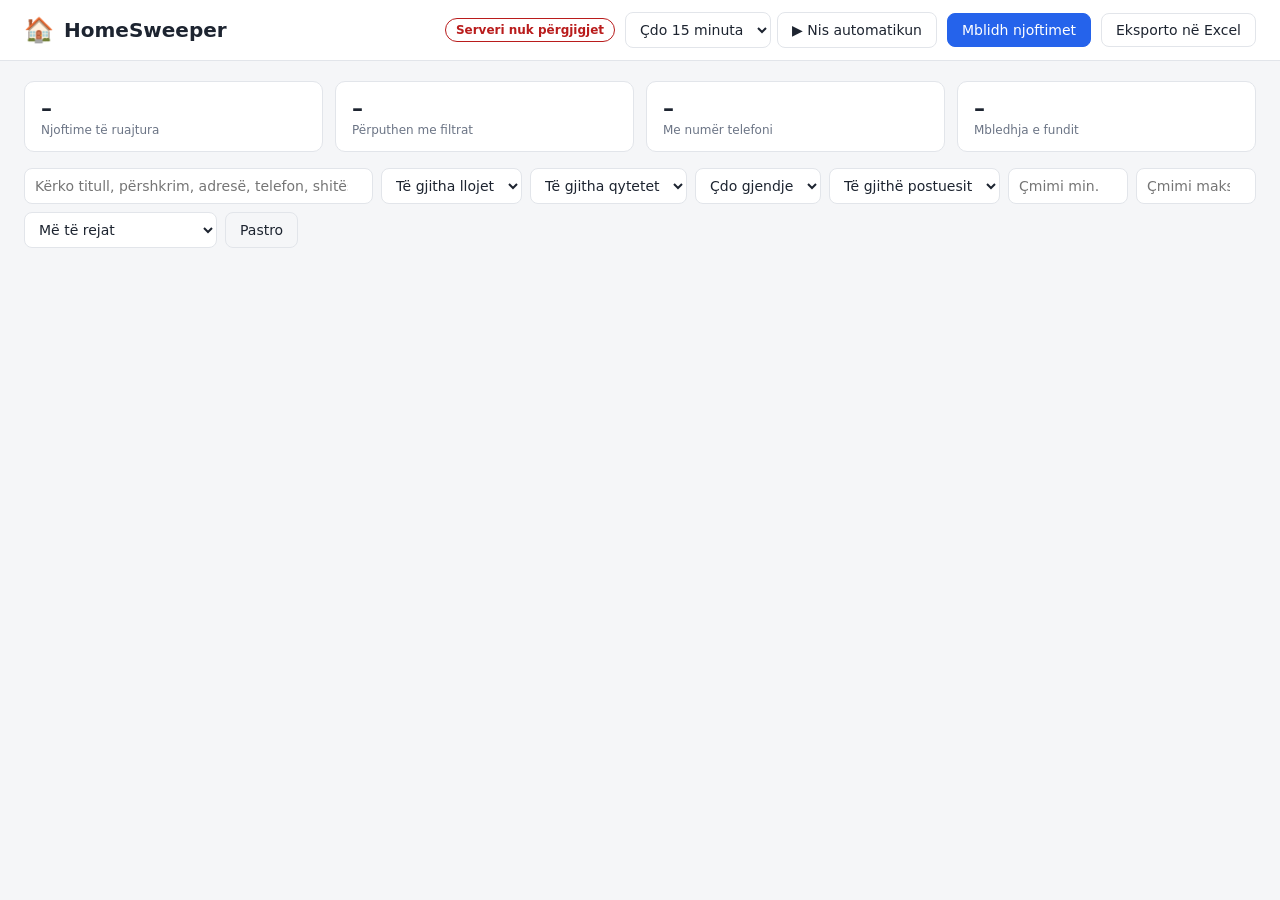
==== UI/index.html @ 749d90a5 "Added automatic scraping in timer still a small system not stress tested" ====
<!doctype html>
<html lang="sq">
<head>
    <meta charset="utf-8">
    <meta name="viewport" content="width=device-width, initial-scale=1">
    <title>HomeSweeper</title>
    <link rel="stylesheet" href="style.css">
</head>
<body>
    <!-- All text the user sees must be in Albanian (see CLAUDE.md) -->
    <header class="topbar">
        <div class="brand">
            <span class="logo">🏠</span>
            <h1>HomeSweeper</h1>
        </div>
        <div class="actions">
            <span id="status" class="status status-idle">Në pritje</span>
            <span id="auto-status" class="status status-auto" hidden></span>
            <!-- Automatic scraping: how often (minutes) + on/off. The options must match AUTO_INTERVALS in Scraper/Server.py -->
            <div class="auto-group">
                <select id="auto-interval" title="Sa shpesh të mblidhen njoftimet automatikisht">
                    <option value="1">Çdo 1 minutë</option>
                    <option value="5">Çdo 5 minuta</option>
                    <option value="10">Çdo 10 minuta</option>
                    <option value="15" selected>Çdo 15 minuta</option>
                    <option value="30">Çdo 30 minuta</option>
                    <option value="60">Çdo 1 orë</option>
                </select>
                <button id="auto-btn" class="btn">▶ Nis automatikun</button>
            </div>
            <button id="scrape-btn" class="btn btn-primary">Mblidh njoftimet</button>
            <a id="export-btn" class="btn" href="/api/export">Eksporto në Excel</a>
        </div>
    </header>

    <main>
        <section class="stats">
            <div class="stat"><span class="stat-value" id="stat-total">–</span><span class="stat-label">Njoftime të ruajtura</span></div>
            <div class="stat"><span class="stat-value" id="stat-shown">–</span><span class="stat-label">Përputhen me filtrat</span></div>
            <div class="stat"><span class="stat-value" id="stat-phone">–</span><span class="stat-label">Me numër telefoni</span></div>
            <div class="stat"><span class="stat-value" id="stat-last">–</span><span class="stat-label">Mbledhja e fundit</span></div>
        </section>

        <section class="filters">
            <input id="f-search" type="search" placeholder="Kërko titull, përshkrim, adresë, telefon, shitës, etiketa…">
            <select id="f-type"></select>
            <select id="f-city"></select>
            <select id="f-condition"></select>
            <select id="f-posted"></select>
            <input id="f-min" type="number" min="0" placeholder="Çmimi min.">
            <input id="f-max" type="number" min="0" placeholder="Çmimi maks.">
            <select id="f-sort" title="Rendit sipas">
                <option value="newest">Më të rejat</option>
                <option value="oldest">Më të vjetrat</option>
                <option value="price-asc">Çmimi: nga më i ulëti</option>
                <option value="price-desc">Çmimi: nga më i larti</option>
                <option value="size-desc">Më të mëdhatë</option>
                <option value="rooms-desc">Më shumë dhoma</option>
                <option value="title">Titulli A → Z</option>
            </select>
            <button id="f-clear" class="btn btn-ghost">Pastro</button>
        </section>

        <section id="cards" class="cards"></section>
        <p id="empty" class="empty" hidden>Ende nuk ka njoftime — shtyp <strong>Mblidh njoftimet</strong> për të marrë të parat.</p>
        <p id="no-match" class="empty" hidden>Asnjë njoftim nuk përputhet me këta filtra.</p>
    </main>

    <!-- One shared popup for every preview: long text, tags, photo gallery and the full listing -->
    <dialog id="preview" class="preview">
        <div class="preview-head">
            <h2 id="preview-title"></h2>
            <button id="preview-close" class="btn btn-ghost" aria-label="Mbyll" title="Mbyll">✕</button>
        </div>
        <div id="preview-body" class="preview-body"></div>
    </dialog>

    <script src="app.js"></script>
</body>
</html>
---- UI/style.css ----
/* Colours live here so the whole look can be changed in one place */
:root {
    --bg: #f5f6f8;
    --surface: #ffffff;
    --box-bg: #f8f9fb;
    --border: #e2e5ea;
    --text: #1d2430;
    --muted: #6b7485;
    --accent: #2563eb;
    --accent-text: #ffffff;
    --chip-bg: #e8efff;
    --ok: #15803d;
    --warn: #b45309;
    --err: #b91c1c;
    --gap: 16px;
}

@media (prefers-color-scheme: dark) {
    :root {
        --bg: #12151b;
        --surface: #1b2029;
        --box-bg: #212734;
        --border: #2c3340;
        --text: #e6e9ef;
        --muted: #8d96a8;
        --accent: #4f8cff;
        --chip-bg: #24314d;
        --ok: #4ade80;
        --warn: #fbbf24;
        --err: #f87171;
    }
}

* { box-sizing: border-box; }

body {
    margin: 0;
    font-family: "Segoe UI", system-ui, -apple-system, sans-serif;
    font-size: 14px;
    background: var(--bg);
    color: var(--text);
}
body.no-scroll { overflow: hidden; } /* Page stays put while a preview is open */

.muted { color: var(--muted); }

/* ---------- Top bar ---------- */
.topbar {
    position: sticky;
    top: 0;
    z-index: 10;
    display: flex;
    flex-wrap: wrap;
    gap: 12px;
    align-items: center;
    justify-content: space-between;
    padding: 12px 24px;
    background: var(--surface);
    border-bottom: 1px solid var(--border);
}
.brand { display: flex; align-items: center; gap: 10px; min-width: 0; }
.brand h1 { margin: 0; font-size: 20px; }
.logo { font-size: 24px; }
.actions { display: flex; flex-wrap: wrap; align-items: center; gap: 10px; }

/* ---------- Buttons ---------- */
.btn {
    display: inline-flex;
    align-items: center;
    gap: 6px;
    padding: 8px 14px;
    border: 1px solid var(--border);
    border-radius: 8px;
    background: var(--surface);
    color: var(--text);
    font: inherit;
    text-decoration: none;
    cursor: pointer;
    white-space: nowrap;
}
.btn:hover { border-color: var(--accent); }
.btn:disabled { opacity: 0.55; cursor: not-allowed; }
.btn-primary { background: var(--accent); border-color: var(--accent); color: var(--accent-text); }
.btn-ghost { background: transparent; }
.btn-small { padding: 5px 10px; font-size: 13px; }

/* ---------- Scrape status pill ---------- */
.status { padding: 4px 10px; border-radius: 999px; font-size: 12px; font-weight: 600; border: 1px solid currentColor; }
.status-idle { color: var(--muted); }
.status-running { color: var(--warn); }
.status-done { color: var(--ok); }
.status-error { color: var(--err); }
.status-auto { color: var(--accent); font-variant-numeric: tabular-nums; } /* Fixed-width digits so the countdown doesn't jiggle */

/* ---------- Automatic scraping controls ---------- */
.auto-group { display: flex; gap: 6px; min-width: 0; }
.auto-group select {
    min-width: 0;
    padding: 8px 10px;
    border: 1px solid var(--border);
    border-radius: 8px;
    background: var(--surface);
    color: var(--text);
    font: inherit;
}
.btn-on { border-color: var(--accent); color: var(--accent); background: var(--chip-bg); }

main { padding: 20px 24px 40px; max-width: 1600px; margin: 0 auto; }

/* ---------- Stat cards ---------- */
.stats { display: flex; flex-wrap: wrap; gap: 12px; margin-bottom: var(--gap); }
.stat {
    flex: 1 1 140px; /* Two per row on phones, four on desktop */
    min-width: 0;
    display: flex;
    flex-direction: column;
    padding: 14px 16px;
    background: var(--surface);
    border: 1px solid var(--border);
    border-radius: 10px;
}
.stat-value { font-size: 22px; font-weight: 700; }
.stat-label { color: var(--muted); font-size: 12px; margin-top: 2px; }

/* ---------- Filters ---------- */
.filters { display: flex; flex-wrap: wrap; gap: 8px; margin-bottom: var(--gap); }
.filters input, .filters select {
    flex: 0 1 auto;
    min-width: 0;
    max-width: 100%;
    padding: 8px 10px;
    border: 1px solid var(--border);
    border-radius: 8px;
    background: var(--surface);
    color: var(--text);
    font: inherit;
}
#f-search { flex: 1 1 260px; }
#f-min, #f-max { width: 120px; }

/* ---------- Listing cards ---------- */
/* Flex grid: each card wants 340px, rows wrap, and the max-widths keep every card in a row the same width */
.cards { display: flex; flex-wrap: wrap; gap: var(--gap); align-items: stretch; }
.card {
    flex: 1 1 340px;
    min-width: 0; /* Lets the card shrink below its content on small screens instead of overflowing */
    max-width: 100%;
    display: flex;
    flex-direction: column;
    background: var(--surface);
    border: 1px solid var(--border);
    border-radius: 12px;
    overflow: hidden;
}
@media (min-width: 760px)  { .card { max-width: calc((100% - var(--gap)) / 2); } }
@media (min-width: 1100px) { .card { max-width: calc((100% - 2 * var(--gap)) / 3); } }
@media (min-width: 1460px) { .card { max-width: calc((100% - 3 * var(--gap)) / 4); } }

.card-photo {
    position: relative;
    flex: 0 0 auto;
    display: flex;
    align-items: center;
    justify-content: center;
    aspect-ratio: 16 / 10;
    background: var(--box-bg);
    color: var(--muted);
    overflow: hidden;
}
.card-photo img { width: 100%; height: 100%; object-fit: cover; display: block; }
.card-photo.clickable { cursor: zoom-in; }
.photo-count {
    position: absolute;
    right: 8px;
    bottom: 8px;
    padding: 3px 8px;
    border-radius: 999px;
    background: rgb(0 0 0 / 0.6);
    color: #fff;
    font-size: 12px;
}

.card-body {
    flex: 1 1 auto;
    min-width: 0;
    display: flex;
    flex-direction: column;
    gap: 10px;
    padding: 14px;
}
.card-head { display: flex; flex-direction: column; gap: 4px; min-width: 0; }
.card-head .box { flex: 0 0 auto; } /* In a column the box's 120px basis would become a height, leaving a gap under short titles */
.card-price { font-size: 18px; font-weight: 700; color: var(--accent); overflow-wrap: anywhere; }

.chips { display: flex; flex-wrap: wrap; gap: 6px; min-width: 0; }
.chip {
    max-width: 100%;
    padding: 3px 9px;
    border-radius: 999px;
    background: var(--chip-bg);
    font-size: 12px;
    overflow: hidden;
    text-overflow: ellipsis;
    white-space: nowrap;
}

.facts { display: flex; flex-wrap: wrap; gap: 8px; min-width: 0; }

/* ---------- Boxes (one per piece of info) ---------- */
.box {
    position: relative;
    flex: 1 1 120px;
    min-width: 0;
    display: flex;
    flex-direction: column;
    gap: 2px;
    padding: 8px 10px;
    border: 1px solid var(--border);
    border-radius: 8px;
    background: var(--box-bg);
}
.box-wide { flex-basis: 100%; }
.box-plain { padding: 0; border: none; background: none; }
.box-label { padding-right: 18px; color: var(--muted); font-size: 11px; text-transform: uppercase; letter-spacing: 0.03em; }
.box-title .box-value { font-size: 16px; font-weight: 600; padding-right: 18px; }

/* Text is cut after --lines lines; anything cut off makes the box clickable (see markOverflow in app.js) */
.clamp {
    display: -webkit-box;
    -webkit-box-orient: vertical;
    -webkit-line-clamp: var(--lines, 1);
    line-clamp: var(--lines, 1);
    overflow: hidden;
    overflow-wrap: anywhere;
}
.clamp-block { max-height: 7.6em; overflow: hidden; display: flex; flex-direction: column; gap: 2px; }

.box.expandable { cursor: pointer; }
.box.expandable:hover, .box.expandable:focus-visible { border-color: var(--accent); outline: none; }
.box.expandable::after {
    content: "⤢";
    position: absolute;
    top: 6px;
    right: 8px;
    color: var(--accent);
    font-size: 13px;
    line-height: 1;
}
.box-plain.expandable::after { top: 2px; right: 0; }

/* Tag rows inside the "All tags" box */
.attr-row { display: flex; gap: 8px; min-width: 0; }
.attr-key { flex: 0 1 auto; max-width: 55%; color: var(--muted); }
.attr-val { flex: 1 1 0; min-width: 0; }
.ellipsis { overflow: hidden; text-overflow: ellipsis; white-space: nowrap; }

.card-footer {
    margin-top: auto; /* Pins the footer to the bottom so cards in a row line up */
    display: flex;
    flex-wrap: wrap;
    gap: 8px;
    align-items: center;
    justify-content: space-between;
    padding-top: 10px;
    border-top: 1px solid var(--border);
}
.card-id { min-width: 0; color: var(--muted); font-size: 12px; overflow: hidden; text-overflow: ellipsis; white-space: nowrap; }
.card-links { display: flex; flex-wrap: wrap; gap: 6px; }

.empty { padding: 40px; text-align: center; color: var(--muted); margin: 0; }

/* ---------- Preview popup ---------- */
.preview {
    width: min(920px, calc(100vw - 32px));
    max-height: calc(100vh - 48px);
    padding: 0;
    border: 1px solid var(--border);
    border-radius: 12px;
    background: var(--surface);
    color: var(--text);
}
.preview[open] { display: flex; flex-direction: column; }
.preview::backdrop { background: rgb(0 0 0 / 0.55); }
.preview-head {
    flex: 0 0 auto;
    display: flex;
    gap: 12px;
    align-items: flex-start;
    justify-content: space-between;
    padding: 14px 16px 14px 20px;
    border-bottom: 1px solid var(--border);
}
.preview-head h2 { flex: 1 1 auto; min-width: 0; margin: 0; font-size: 17px; overflow-wrap: anywhere; }
.preview-body { flex: 1 1 auto; min-height: 0; overflow: auto; padding: 16px 20px 20px; }
.preview-text { white-space: pre-wrap; overflow-wrap: anywhere; line-height: 1.55; }
.preview-section { display: flex; flex-direction: column; gap: 8px; margin-top: 18px; }
.preview-section h3 { margin: 0; font-size: 13px; color: var(--muted); text-transform: uppercase; letter-spacing: 0.03em; }

.preview-attrs { display: flex; flex-direction: column; border: 1px solid var(--border); border-radius: 8px; overflow: hidden; }
.preview-attrs .attr-row { padding: 8px 12px; border-bottom: 1px solid var(--border); }
.preview-attrs .attr-row:last-child { border-bottom: none; }
.preview-attrs .attr-key { flex: 0 0 40%; max-width: 40%; overflow-wrap: anywhere; }
.preview-attrs .attr-val { overflow-wrap: anywhere; }

.detail-rows { display: flex; flex-wrap: wrap; gap: 8px; }
.detail-rows .box { flex: 1 1 200px; }
.detail-rows .box-value { overflow-wrap: anywhere; }

/* Photo gallery */
.gallery { display: flex; flex-direction: column; gap: 10px; }
.gallery-stage {
    position: relative;
    display: flex;
    align-items: center;
    justify-content: center;
    min-height: 220px;
    background: #000;
    border-radius: 8px;
    overflow: hidden;
}
.gallery-main { max-width: 100%; max-height: 62vh; object-fit: contain; display: block; }
.gallery-nav {
    position: absolute;
    top: 50%;
    transform: translateY(-50%);
    width: 40px;
    height: 40px;
    border: none;
    border-radius: 50%;
    background: rgb(0 0 0 / 0.55);
    color: #fff;
    font-size: 20px;
    cursor: pointer;
}
.gallery-nav:hover { background: rgb(0 0 0 / 0.8); }
.gallery-prev { left: 10px; }
.gallery-next { right: 10px; }
.gallery-counter { text-align: center; color: var(--muted); font-size: 12px; }
.thumbs { display: flex; gap: 6px; overflow-x: auto; padding-bottom: 4px; }
.thumbs img {
    flex: 0 0 auto;
    width: 76px;
    height: 56px;
    object-fit: cover;
    border: 2px solid transparent;
    border-radius: 6px;
    cursor: pointer;
    background: var(--box-bg);
}
.thumbs img.active, .thumbs img:hover { border-color: var(--accent); }

@media (max-width: 700px) {
    .topbar, main { padding-left: 16px; padding-right: 16px; }
    .preview-body { padding: 14px 16px 18px; }
}
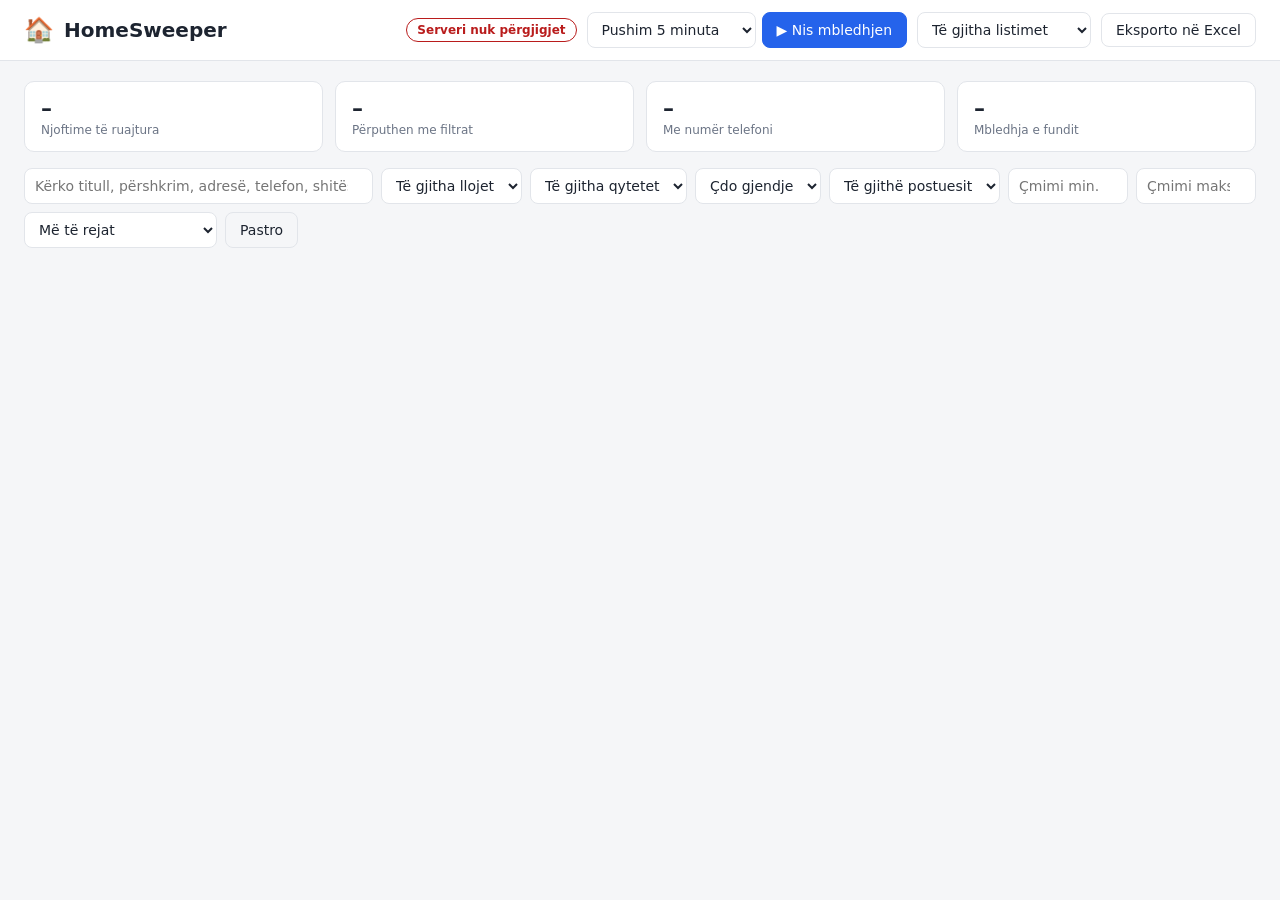
==== commit b16240bb: "Added scraping for gazeta celesi and introduced turn based scraping for each site still in testing s" ====
--- a/UI/index.html
+++ b/UI/index.html
@@ -16,19 +16,23 @@
         <div class="actions">
             <span id="status" class="status status-idle">Në pritje</span>
             <span id="auto-status" class="status status-auto" hidden></span>
-            <!-- Automatic scraping: how often (minutes) + on/off. The options must match AUTO_INTERVALS in Scraper/Server.py -->
+            <!-- Continuous scraping: the break between turns (minutes) + play/pause. The options must match AUTO_INTERVALS in Scraper/Server.py -->
             <div class="auto-group">
-                <select id="auto-interval" title="Sa shpesh të mblidhen njoftimet automatikisht">
-                    <option value="1">Çdo 1 minutë</option>
-                    <option value="5">Çdo 5 minuta</option>
-                    <option value="10">Çdo 10 minuta</option>
-                    <option value="15" selected>Çdo 15 minuta</option>
-                    <option value="30">Çdo 30 minuta</option>
-                    <option value="60">Çdo 1 orë</option>
+                <select id="auto-interval" title="Sa pushim bën mbledhja mes raundeve" aria-label="Pushimi mes raundeve">
+                    <option value="1">Pushim 1 minutë</option>
+                    <option value="5" selected>Pushim 5 minuta</option>
+                    <option value="10">Pushim 10 minuta</option>
+                    <option value="15">Pushim 15 minuta</option>
+                    <option value="30">Pushim 30 minuta</option>
+                    <option value="60">Pushim 1 orë</option>
                 </select>
-                <button id="auto-btn" class="btn">▶ Nis automatikun</button>
+                <button id="scrape-btn" class="btn btn-primary" title="Mbledhja vazhdon raund pas raundi derisa ta ndalosh">▶ Nis mbledhjen</button>
             </div>
-            <button id="scrape-btn" class="btn btn-primary">Mblidh njoftimet</button>
+            <!-- Scrape preference, sent to POST /api/preferences and applied from the next turn -->
+            <select id="pref-agency" class="top-select" title="Preferenca e mbledhjes, zbatohet në mbledhjen e radhës" aria-label="Preferenca e mbledhjes">
+                <option value="all">Të gjitha listimet</option>
+                <option value="no-agency">Jo Listime Agjensie</option>
+            </select>
             <a id="export-btn" class="btn" href="/api/export">Eksporto në Excel</a>
         </div>
     </header>
@@ -62,7 +66,7 @@
         </section>
 
         <section id="cards" class="cards"></section>
-        <p id="empty" class="empty" hidden>Ende nuk ka njoftime — shtyp <strong>Mblidh njoftimet</strong> për të marrë të parat.</p>
+        <p id="empty" class="empty" hidden>Ende nuk ka njoftime — shtyp <strong>▶ Nis mbledhjen</strong> për të marrë të parat.</p>
         <p id="no-match" class="empty" hidden>Asnjë njoftim nuk përputhet me këta filtra.</p>
     </main>
 
--- a/UI/style.css
+++ b/UI/style.css
@@ -94,7 +94,10 @@
 
 /* ---------- Automatic scraping controls ---------- */
 .auto-group { display: flex; gap: 6px; min-width: 0; }
-.auto-group select {
+.btn-on { border-color: var(--accent); color: var(--accent); background: var(--chip-bg); }
+
+/* Top bar dropdowns (auto interval + the "Jo Listime Agjensie" preference), same look as the filter dropdowns */
+.auto-group select, .top-select {
     min-width: 0;
     padding: 8px 10px;
     border: 1px solid var(--border);
@@ -103,7 +106,8 @@
     color: var(--text);
     font: inherit;
 }
-.btn-on { border-color: var(--accent); color: var(--accent); background: var(--chip-bg); }
+.top-select:disabled { opacity: 0.55; }
+.top-select.pref-on { border-color: var(--accent); color: var(--accent); background: var(--chip-bg); } /* Filter on: same blue as .btn-on */
 
 main { padding: 20px 24px 40px; max-width: 1600px; margin: 0 auto; }
 
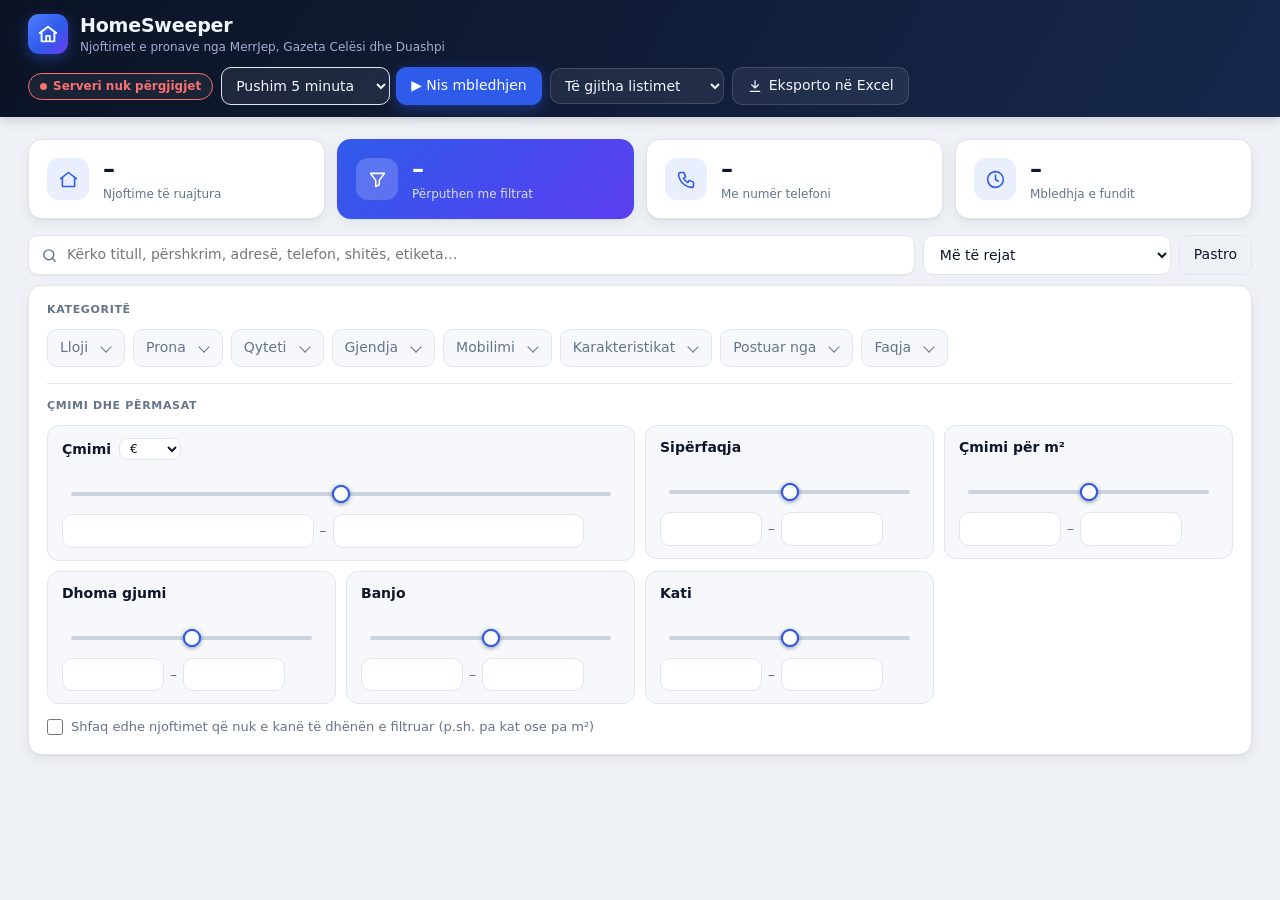
==== commit e0140d7b: "Dashboard filters and redesign - Multi-select filters: Lloji, Prona, Qyteti, Gjendja, Mobilimi, Kara" ====
--- a/UI/index.html
+++ b/UI/index.html
@@ -10,8 +10,13 @@
     <!-- All text the user sees must be in Albanian (see CLAUDE.md) -->
     <header class="topbar">
         <div class="brand">
-            <span class="logo">🏠</span>
-            <h1>HomeSweeper</h1>
+            <span class="logo" aria-hidden="true">
+                <svg viewBox="0 0 24 24"><path d="M3 11l9-7 9 7M5 10v10h14V10M10 20v-6h4v6"/></svg>
+            </span>
+            <div class="brand-text">
+                <h1>HomeSweeper</h1>
+                <span class="brand-sub">Njoftimet e pronave nga MerrJep, Gazeta Celësi dhe Duashpi</span>
+            </div>
         </div>
         <div class="actions">
             <span id="status" class="status status-idle">Në pritje</span>
@@ -33,36 +38,64 @@
                 <option value="all">Të gjitha listimet</option>
                 <option value="no-agency">Jo Listime Agjensie</option>
             </select>
-            <a id="export-btn" class="btn" href="/api/export">Eksporto në Excel</a>
+            <a id="export-btn" class="btn" href="/api/export">
+                <svg class="icon" viewBox="0 0 24 24" aria-hidden="true"><path d="M12 4v11M7 10l5 5 5-5M5 20h14"/></svg>
+                Eksporto në Excel
+            </a>
         </div>
     </header>
 
     <main>
         <section class="stats">
-            <div class="stat"><span class="stat-value" id="stat-total">–</span><span class="stat-label">Njoftime të ruajtura</span></div>
-            <div class="stat"><span class="stat-value" id="stat-shown">–</span><span class="stat-label">Përputhen me filtrat</span></div>
-            <div class="stat"><span class="stat-value" id="stat-phone">–</span><span class="stat-label">Me numër telefoni</span></div>
-            <div class="stat"><span class="stat-value" id="stat-last">–</span><span class="stat-label">Mbledhja e fundit</span></div>
+            <div class="stat">
+                <span class="stat-icon" aria-hidden="true"><svg class="icon" viewBox="0 0 24 24"><path d="M3 11l9-7 9 7M5 10v10h14V10"/></svg></span>
+                <div class="stat-text"><span class="stat-value" id="stat-total">–</span><span class="stat-label">Njoftime të ruajtura</span></div>
+            </div>
+            <div class="stat stat-accent">
+                <span class="stat-icon" aria-hidden="true"><svg class="icon" viewBox="0 0 24 24"><path d="M4 5h16l-6 8v5l-4 2v-7z"/></svg></span>
+                <div class="stat-text"><span class="stat-value" id="stat-shown">–</span><span class="stat-label">Përputhen me filtrat</span></div>
+            </div>
+            <div class="stat">
+                <span class="stat-icon" aria-hidden="true"><svg class="icon" viewBox="0 0 24 24"><path d="M5 4h4l2 5-2.5 1.5a11 11 0 0 0 5 5L15 13l5 2v4a2 2 0 0 1-2 2A16 16 0 0 1 3 6a2 2 0 0 1 2-2"/></svg></span>
+                <div class="stat-text"><span class="stat-value" id="stat-phone">–</span><span class="stat-label">Me numër telefoni</span></div>
+            </div>
+            <div class="stat">
+                <span class="stat-icon" aria-hidden="true"><svg class="icon" viewBox="0 0 24 24"><path d="M12 3a9 9 0 1 0 0 18 9 9 0 0 0 0-18zM12 7v5l3 2"/></svg></span>
+                <div class="stat-text"><span class="stat-value" id="stat-last">–</span><span class="stat-label">Mbledhja e fundit</span></div>
+            </div>
         </section>
 
+        <!-- Filters: multi-selects and range sliders are built by app.js from FACETS and RANGES -->
         <section class="filters">
-            <input id="f-search" type="search" placeholder="Kërko titull, përshkrim, adresë, telefon, shitës, etiketa…">
-            <select id="f-type"></select>
-            <select id="f-city"></select>
-            <select id="f-condition"></select>
-            <select id="f-posted"></select>
-            <input id="f-min" type="number" min="0" placeholder="Çmimi min.">
-            <input id="f-max" type="number" min="0" placeholder="Çmimi maks.">
-            <select id="f-sort" title="Rendit sipas">
-                <option value="newest">Më të rejat</option>
-                <option value="oldest">Më të vjetrat</option>
-                <option value="price-asc">Çmimi: nga më i ulëti</option>
-                <option value="price-desc">Çmimi: nga më i larti</option>
-                <option value="size-desc">Më të mëdhatë</option>
-                <option value="rooms-desc">Më shumë dhoma</option>
-                <option value="title">Titulli A → Z</option>
-            </select>
-            <button id="f-clear" class="btn btn-ghost">Pastro</button>
+            <div class="filters-top">
+                <input id="f-search" type="search" placeholder="Kërko titull, përshkrim, adresë, telefon, shitës, etiketa…" aria-label="Kërko">
+                <select id="f-sort" title="Rendit sipas" aria-label="Rendit sipas">
+                    <option value="newest">Më të rejat</option>
+                    <option value="oldest">Më të vjetrat</option>
+                    <option value="price-asc">Çmimi: nga më i ulëti</option>
+                    <option value="price-desc">Çmimi: nga më i larti</option>
+                    <option value="perm2-asc">Çmimi për m²: nga më i ulëti</option>
+                    <option value="size-desc">Më të mëdhatë</option>
+                    <option value="rooms-desc">Më shumë dhoma</option>
+                    <option value="title">Titulli A → Z</option>
+                </select>
+                <button id="filters-toggle" class="btn filters-toggle" aria-expanded="false" aria-controls="filters-panel">
+                    <svg class="icon" viewBox="0 0 24 24" aria-hidden="true"><path d="M4 6h16M7 12h10M10 18h4"/></svg>
+                    Filtrat <span id="filters-count" class="badge"></span>
+                </button>
+                <button id="f-clear" class="btn btn-ghost">Pastro</button>
+            </div>
+            <div id="filters-panel" class="filters-panel">
+                <h2 class="panel-title">Kategoritë</h2>
+                <div id="facets" class="facets"></div>
+                <h2 class="panel-title">Çmimi dhe përmasat</h2>
+                <div id="ranges" class="ranges"></div>
+                <label class="check" title="Jo çdo faqe ka çdo të dhënë (p.sh. MerrJep rrallë jep katin). Kur kjo është e ndezur, njoftimet pa të dhënën e filtruar nuk fshihen.">
+                    <input id="f-missing" type="checkbox">
+                    Shfaq edhe njoftimet që nuk e kanë të dhënën e filtruar (p.sh. pa kat ose pa m²)
+                </label>
+            </div>
+            <div id="active-filters" class="active-filters" hidden></div>
         </section>
 
         <section id="cards" class="cards"></section>
--- a/UI/style.css
+++ b/UI/style.css
@@ -1,150 +1,490 @@
 /* Colours live here so the whole look can be changed in one place */
 :root {
-    --bg: #f5f6f8;
+    --bg: #eef1f6;
     --surface: #ffffff;
-    --box-bg: #f8f9fb;
-    --border: #e2e5ea;
-    --text: #1d2430;
-    --muted: #6b7485;
-    --accent: #2563eb;
+    --box-bg: #f6f8fb;
+    --border: #e1e6ee;
+    --border-strong: #cbd3df;
+    --text: #0f172a;
+    --muted: #64748b;
+    --accent: #2f5bea;
+    --accent-strong: #1e44c7;
     --accent-text: #ffffff;
-    --chip-bg: #e8efff;
+    --chip-bg: #e9efff;
+    --sale: #0f766e;
+    --rent: #7c3aed;
+    --call: #059669;
     --ok: #15803d;
     --warn: #b45309;
     --err: #b91c1c;
+    --header-from: #0b1324;
+    --header-to: #17284d;
+    --header-text: #f1f5ff;
+    --header-muted: #9fb0d3;
+    --header-line: rgb(255 255 255 / 0.14);
+    --shadow-sm: 0 1px 2px rgb(15 23 42 / 0.06);
+    --shadow: 0 1px 2px rgb(15 23 42 / 0.05), 0 4px 14px rgb(15 23 42 / 0.06);
+    --shadow-lg: 0 6px 16px rgb(15 23 42 / 0.08), 0 18px 40px rgb(15 23 42 / 0.10);
+    --radius: 14px;
     --gap: 16px;
 }
 
 @media (prefers-color-scheme: dark) {
     :root {
-        --bg: #12151b;
-        --surface: #1b2029;
-        --box-bg: #212734;
-        --border: #2c3340;
-        --text: #e6e9ef;
-        --muted: #8d96a8;
-        --accent: #4f8cff;
-        --chip-bg: #24314d;
+        --bg: #0c1018;
+        --surface: #151b26;
+        --box-bg: #1b2230;
+        --border: #263043;
+        --border-strong: #34405a;
+        --text: #e7ebf3;
+        --muted: #8e99ae;
+        --accent: #5b8cff;
+        --accent-strong: #7aa2ff;
+        --chip-bg: #1f2c4a;
+        --sale: #2dd4bf;
+        --rent: #a78bfa;
+        --call: #34d399;
         --ok: #4ade80;
         --warn: #fbbf24;
         --err: #f87171;
+        --header-from: #080b12;
+        --header-to: #111a30;
+        --shadow-sm: none;
+        --shadow: 0 1px 0 rgb(255 255 255 / 0.02);
+        --shadow-lg: 0 10px 30px rgb(0 0 0 / 0.45);
     }
 }
 
 * { box-sizing: border-box; }
+[hidden] { display: none !important; } /* Classes like .status set display, which would otherwise beat the hidden attribute */
 
 body {
     margin: 0;
-    font-family: "Segoe UI", system-ui, -apple-system, sans-serif;
+    font-family: "Segoe UI Variable Text", "Segoe UI", system-ui, -apple-system, "Helvetica Neue", sans-serif;
     font-size: 14px;
+    line-height: 1.4;
     background: var(--bg);
     color: var(--text);
+    -webkit-font-smoothing: antialiased;
 }
 body.no-scroll { overflow: hidden; } /* Page stays put while a preview is open */
 
 .muted { color: var(--muted); }
+
+.icon {
+    width: 1.15em;
+    height: 1.15em;
+    flex: 0 0 auto;
+    fill: none;
+    stroke: currentColor;
+    stroke-width: 1.8;
+    stroke-linecap: round;
+    stroke-linejoin: round;
+}
 
 /* ---------- Top bar ---------- */
 .topbar {
     position: sticky;
     top: 0;
-    z-index: 10;
+    z-index: 30;
     display: flex;
     flex-wrap: wrap;
-    gap: 12px;
+    gap: 12px 20px;
     align-items: center;
     justify-content: space-between;
-    padding: 12px 24px;
-    background: var(--surface);
-    border-bottom: 1px solid var(--border);
-}
-.brand { display: flex; align-items: center; gap: 10px; min-width: 0; }
-.brand h1 { margin: 0; font-size: 20px; }
-.logo { font-size: 24px; }
-.actions { display: flex; flex-wrap: wrap; align-items: center; gap: 10px; }
+    padding: 12px 28px;
+    background: linear-gradient(120deg, var(--header-from), var(--header-to));
+    color: var(--header-text);
+    box-shadow: 0 2px 12px rgb(0 0 0 / 0.18);
+}
+.brand { display: flex; align-items: center; gap: 12px; min-width: 0; }
+.logo {
+    flex: 0 0 auto;
+    display: grid;
+    place-items: center;
+    width: 40px;
+    height: 40px;
+    border-radius: 11px;
+    background: linear-gradient(135deg, #4f7dff, #2f5bea 55%, #6a3df0);
+    box-shadow: 0 4px 14px rgb(47 91 234 / 0.45);
+}
+.logo svg { width: 22px; height: 22px; fill: none; stroke: #fff; stroke-width: 2; stroke-linecap: round; stroke-linejoin: round; }
+.brand-text { display: flex; flex-direction: column; min-width: 0; }
+.brand h1 { margin: 0; font-size: 19px; font-weight: 700; letter-spacing: -0.01em; }
+.brand-sub { color: var(--header-muted); font-size: 12px; overflow: hidden; text-overflow: ellipsis; white-space: nowrap; }
+.actions { display: flex; flex-wrap: wrap; align-items: center; gap: 8px; min-width: 0; }
 
 /* ---------- Buttons ---------- */
 .btn {
     display: inline-flex;
     align-items: center;
+    justify-content: center;
     gap: 6px;
     padding: 8px 14px;
     border: 1px solid var(--border);
-    border-radius: 8px;
+    border-radius: 10px;
     background: var(--surface);
     color: var(--text);
     font: inherit;
+    font-weight: 500;
     text-decoration: none;
     cursor: pointer;
     white-space: nowrap;
+    transition: border-color 0.15s, background-color 0.15s, color 0.15s, box-shadow 0.15s;
 }
 .btn:hover { border-color: var(--accent); }
+.btn:focus-visible { outline: 2px solid var(--accent); outline-offset: 2px; }
 .btn:disabled { opacity: 0.55; cursor: not-allowed; }
 .btn-primary { background: var(--accent); border-color: var(--accent); color: var(--accent-text); }
+.btn-primary:hover { background: var(--accent-strong); border-color: var(--accent-strong); }
 .btn-ghost { background: transparent; }
-.btn-small { padding: 5px 10px; font-size: 13px; }
+.btn-small { padding: 6px 10px; font-size: 13px; border-radius: 9px; }
+.btn-call { border-color: var(--call); color: var(--call); }
+.btn-call:hover { background: var(--call); border-color: var(--call); color: #fff; }
+
+/* Header controls sit on the dark gradient */
+.topbar .btn, .topbar select {
+    border-color: var(--header-line);
+    background: rgb(255 255 255 / 0.07);
+    color: var(--header-text);
+}
+.topbar .btn:hover, .topbar select:hover { border-color: rgb(255 255 255 / 0.4); background: rgb(255 255 255 / 0.12); }
+.topbar .btn-primary { background: var(--accent); border-color: var(--accent); color: #fff; box-shadow: 0 4px 14px rgb(47 91 234 / 0.4); }
+.topbar .btn-primary:hover { background: var(--accent-strong); border-color: var(--accent-strong); }
+.topbar .btn-on { background: rgb(91 140 255 / 0.2); border-color: #7aa2ff; color: #fff; box-shadow: none; }
+.topbar select option { color: #0f172a; background: #fff; }
 
 /* ---------- Scrape status pill ---------- */
-.status { padding: 4px 10px; border-radius: 999px; font-size: 12px; font-weight: 600; border: 1px solid currentColor; }
-.status-idle { color: var(--muted); }
-.status-running { color: var(--warn); }
-.status-done { color: var(--ok); }
-.status-error { color: var(--err); }
-.status-auto { color: var(--accent); font-variant-numeric: tabular-nums; } /* Fixed-width digits so the countdown doesn't jiggle */
+.status {
+    display: inline-flex;
+    align-items: center;
+    gap: 6px;
+    padding: 4px 11px;
+    border-radius: 999px;
+    font-size: 12px;
+    font-weight: 600;
+    border: 1px solid currentColor;
+    background: rgb(255 255 255 / 0.06);
+}
+.status::before { content: ""; width: 7px; height: 7px; border-radius: 50%; background: currentColor; }
+.status-idle { color: var(--header-muted); }
+.status-running { color: #fbbf24; }
+.status-running::before { animation: pulse 1.2s ease-in-out infinite; }
+.status-done { color: #4ade80; }
+.status-error { color: #f87171; }
+.status-auto { color: #9db8ff; font-variant-numeric: tabular-nums; } /* Fixed-width digits so the countdown doesn't jiggle */
+.status-auto::before { display: none; }
+@keyframes pulse { 50% { opacity: 0.25; } }
+@media (prefers-reduced-motion: reduce) { .status-running::before { animation: none; } }
 
 /* ---------- Automatic scraping controls ---------- */
 .auto-group { display: flex; gap: 6px; min-width: 0; }
 .btn-on { border-color: var(--accent); color: var(--accent); background: var(--chip-bg); }
 
-/* Top bar dropdowns (auto interval + the "Jo Listime Agjensie" preference), same look as the filter dropdowns */
+/* Top bar dropdowns (auto interval + the "Jo Listime Agjensie" preference) */
 .auto-group select, .top-select {
     min-width: 0;
     padding: 8px 10px;
     border: 1px solid var(--border);
-    border-radius: 8px;
-    background: var(--surface);
-    color: var(--text);
+    border-radius: 10px;
     font: inherit;
+    cursor: pointer;
 }
 .top-select:disabled { opacity: 0.55; }
-.top-select.pref-on { border-color: var(--accent); color: var(--accent); background: var(--chip-bg); } /* Filter on: same blue as .btn-on */
-
-main { padding: 20px 24px 40px; max-width: 1600px; margin: 0 auto; }
+.topbar .top-select.pref-on { border-color: #7aa2ff; background: rgb(91 140 255 / 0.2); color: #fff; } /* Filter on */
+
+main { padding: 22px 28px 48px; max-width: 1640px; margin: 0 auto; }
 
 /* ---------- Stat cards ---------- */
 .stats { display: flex; flex-wrap: wrap; gap: 12px; margin-bottom: var(--gap); }
 .stat {
-    flex: 1 1 140px; /* Two per row on phones, four on desktop */
+    flex: 1 1 200px; /* Two per row on phones, four on desktop */
     min-width: 0;
     display: flex;
-    flex-direction: column;
-    padding: 14px 16px;
-    background: var(--surface);
-    border: 1px solid var(--border);
-    border-radius: 10px;
-}
-.stat-value { font-size: 22px; font-weight: 700; }
+    align-items: center;
+    gap: 14px;
+    padding: 16px 18px;
+    background: var(--surface);
+    border: 1px solid var(--border);
+    border-radius: var(--radius);
+    box-shadow: var(--shadow);
+}
+.stat-icon {
+    flex: 0 0 auto;
+    display: grid;
+    place-items: center;
+    width: 42px;
+    height: 42px;
+    border-radius: 12px;
+    background: var(--chip-bg);
+    color: var(--accent);
+}
+.stat-icon .icon { width: 21px; height: 21px; }
+.stat-accent { background: linear-gradient(135deg, var(--accent), #5b3df0); border-color: transparent; color: #fff; }
+.stat-accent .stat-icon { background: rgb(255 255 255 / 0.18); color: #fff; }
+.stat-accent .stat-label { color: rgb(255 255 255 / 0.8); }
+.stat-text { display: flex; flex-direction: column; min-width: 0; }
+.stat-value { font-size: 24px; font-weight: 700; letter-spacing: -0.02em; font-variant-numeric: tabular-nums; line-height: 1.15; }
 .stat-label { color: var(--muted); font-size: 12px; margin-top: 2px; }
 
 /* ---------- Filters ---------- */
-.filters { display: flex; flex-wrap: wrap; gap: 8px; margin-bottom: var(--gap); }
-.filters input, .filters select {
+.filters { display: flex; flex-direction: column; gap: 10px; margin-bottom: 20px; min-width: 0; }
+.filters-top { display: flex; flex-wrap: wrap; gap: 8px; min-width: 0; }
+.filters-top input, .filters-top select, .range-num, .range-currency {
     flex: 0 1 auto;
     min-width: 0;
     max-width: 100%;
-    padding: 8px 10px;
-    border: 1px solid var(--border);
-    border-radius: 8px;
+    padding: 9px 12px;
+    border: 1px solid var(--border);
+    border-radius: 10px;
     background: var(--surface);
     color: var(--text);
     font: inherit;
-}
-#f-search { flex: 1 1 260px; }
-#f-min, #f-max { width: 120px; }
+    transition: border-color 0.15s, box-shadow 0.15s;
+}
+.filters-top input:focus, .filters-top select:focus, .range-num:focus, .range-currency:focus {
+    outline: none;
+    border-color: var(--accent);
+    box-shadow: 0 0 0 3px var(--chip-bg);
+}
+#f-search {
+    flex: 1 1 260px;
+    padding-left: 38px;
+    box-shadow: var(--shadow-sm);
+    /* Magnifier drawn in CSS so the input needs no wrapper */
+    background: var(--surface) url("data:image/svg+xml,%3Csvg xmlns='http://www.w3.org/2000/svg' viewBox='0 0 24 24' fill='none' stroke='%2364748b' stroke-width='2' stroke-linecap='round'%3E%3Ccircle cx='11' cy='11' r='7'/%3E%3Cpath d='M20 20l-4-4'/%3E%3C/svg%3E") no-repeat 12px center / 17px;
+}
+
+.filters-toggle { display: none; } /* Only on phones, see the media query at the bottom */
+.badge:not(:empty) {
+    min-width: 20px;
+    padding: 1px 6px;
+    border-radius: 999px;
+    background: var(--accent);
+    color: var(--accent-text);
+    font-size: 12px;
+    text-align: center;
+}
+
+.filters-panel {
+    display: flex;
+    flex-direction: column;
+    gap: 12px;
+    min-width: 0;
+    padding: 16px 18px 18px;
+    background: var(--surface);
+    border: 1px solid var(--border);
+    border-radius: var(--radius);
+    box-shadow: var(--shadow);
+}
+.panel-title {
+    margin: 0;
+    color: var(--muted);
+    font-size: 11px;
+    font-weight: 700;
+    text-transform: uppercase;
+    letter-spacing: 0.06em;
+}
+.panel-title:not(:first-child) { margin-top: 4px; padding-top: 14px; border-top: 1px solid var(--border); }
+
+/* Multi-select dropdowns (a <details> with a checkbox list) */
+.facets { display: flex; flex-wrap: wrap; gap: 8px; min-width: 0; }
+.ms { position: relative; flex: 0 1 auto; min-width: 0; }
+.ms summary {
+    display: flex;
+    align-items: center;
+    gap: 6px;
+    min-width: 0;
+    padding: 8px 12px;
+    border: 1px solid var(--border);
+    border-radius: 10px;
+    background: var(--box-bg);
+    cursor: pointer;
+    list-style: none;
+    user-select: none;
+    transition: border-color 0.15s, background-color 0.15s;
+}
+.ms summary:hover { border-color: var(--border-strong); }
+.ms summary:focus-visible { outline: 2px solid var(--accent); outline-offset: 2px; }
+.ms summary::-webkit-details-marker { display: none; }
+.ms summary::after {
+    content: "";
+    flex: 0 0 auto;
+    width: 7px;
+    height: 7px;
+    margin: -3px 2px 0 2px;
+    border-right: 1.8px solid var(--muted);
+    border-bottom: 1.8px solid var(--muted);
+    transform: rotate(45deg);
+    transition: transform 0.15s;
+}
+.ms[open] summary::after { transform: rotate(-135deg); margin-top: 3px; }
+.ms-label { color: var(--muted); white-space: nowrap; }
+.ms-value { min-width: 0; font-weight: 600; overflow: hidden; text-overflow: ellipsis; white-space: nowrap; }
+.ms.active summary { border-color: var(--accent); background: var(--chip-bg); }
+.ms.active .ms-value { color: var(--accent); }
+.ms-panel {
+    position: absolute;
+    z-index: 20;
+    top: calc(100% + 6px);
+    left: 0;
+    width: max-content;
+    min-width: 240px;
+    max-width: min(340px, calc(100vw - 32px));
+    padding: 8px;
+    background: var(--surface);
+    border: 1px solid var(--border);
+    border-radius: 12px;
+    box-shadow: var(--shadow-lg);
+}
+.ms-head { display: flex; justify-content: space-between; align-items: center; gap: 8px; padding: 2px 6px 8px; font-size: 12px; border-bottom: 1px solid var(--border); margin-bottom: 4px; }
+.ms-clear { border: none; background: none; color: var(--accent); font: inherit; font-weight: 600; cursor: pointer; padding: 0; }
+.ms-list { display: flex; flex-direction: column; max-height: 300px; overflow-y: auto; }
+.ms-opt { display: flex; align-items: center; gap: 10px; padding: 7px 6px; border-radius: 8px; cursor: pointer; min-width: 0; }
+.ms-opt:hover { background: var(--box-bg); }
+.ms-opt input { width: 16px; height: 16px; margin: 0; accent-color: var(--accent); flex: 0 0 auto; }
+.ms-name { flex: 1 1 auto; min-width: 0; overflow-wrap: anywhere; }
+.ms-count {
+    flex: 0 0 auto;
+    min-width: 26px;
+    padding: 1px 7px;
+    border-radius: 999px;
+    background: var(--box-bg);
+    color: var(--muted);
+    font-size: 11px;
+    text-align: center;
+    font-variant-numeric: tabular-nums;
+}
+.ms-zero { opacity: 0.45; }
+
+/* Range filters: fixed-range buttons, plus a folded two-thumb slider */
+.ranges { display: grid; grid-template-columns: repeat(auto-fill, minmax(260px, 1fr)); gap: 10px; align-items: start; min-width: 0; }
+@media (min-width: 701px) { .range:first-child { grid-column: span 2; } } /* Price has two groups of buttons (rent + sale), give it room */
+.range {
+    min-width: 0;
+    display: flex;
+    flex-direction: column;
+    gap: 10px;
+    padding: 12px 14px;
+    border: 1px solid var(--border);
+    border-radius: 12px;
+    background: var(--box-bg);
+    transition: border-color 0.15s, box-shadow 0.15s;
+}
+.range.active { border-color: var(--accent); box-shadow: 0 0 0 3px var(--chip-bg); }
+.range-head { display: flex; align-items: center; gap: 8px; min-width: 0; }
+.range-label { font-weight: 600; min-width: 0; }
+.range-cover { margin-left: auto; color: var(--muted); font-size: 11px; white-space: nowrap; }
+.range-currency { padding: 2px 6px; font-size: 12px; border-radius: 8px; }
+
+.range-presets { display: flex; flex-wrap: wrap; gap: 6px; min-width: 0; }
+.preset {
+    max-width: 100%;
+    padding: 5px 11px;
+    border: 1px solid var(--border);
+    border-radius: 999px;
+    background: var(--surface);
+    color: var(--text);
+    font: inherit;
+    font-size: 12px;
+    cursor: pointer;
+    white-space: nowrap;
+    overflow: hidden;
+    text-overflow: ellipsis;
+    transition: border-color 0.15s, background-color 0.15s, color 0.15s;
+}
+.preset:hover { border-color: var(--accent); }
+.preset:focus-visible { outline: 2px solid var(--accent); outline-offset: 1px; }
+.preset.on { border-color: var(--accent); background: var(--accent); color: var(--accent-text); }
+.preset-custom { border-style: dashed; color: var(--accent); background: transparent; }
+.preset-custom.on { border-style: solid; background: var(--chip-bg); color: var(--accent); }
+.preset-group { flex-basis: 100%; color: var(--muted); font-size: 10.5px; font-weight: 700; text-transform: uppercase; letter-spacing: 0.06em; }
+.preset-group:not(:first-child) { margin-top: 2px; }
+.range-custom { display: flex; flex-direction: column; gap: 6px; min-width: 0; }
+.range-custom[hidden] { display: none; }
+
+.range-slider { --thumb: 18px; position: relative; height: 28px; }
+.range-track {
+    position: absolute;
+    left: calc(var(--thumb) / 2);
+    right: calc(var(--thumb) / 2);
+    top: 50%;
+    height: 4px;
+    transform: translateY(-50%);
+    border-radius: 2px;
+    background: var(--border-strong);
+}
+.range-fill { position: absolute; top: 0; bottom: 0; border-radius: 2px; background: var(--accent); }
+.range-slider input[type="range"] {
+    position: absolute;
+    inset: 0;
+    width: 100%;
+    height: 28px;
+    margin: 0;
+    background: none;
+    pointer-events: none;
+    -webkit-appearance: none;
+    appearance: none;
+}
+.range-slider input[type="range"]:disabled { opacity: 0.4; }
+.range-slider input[type="range"]::-webkit-slider-runnable-track { height: 28px; background: none; }
+.range-slider input[type="range"]::-moz-range-track { background: none; }
+.range-slider input[type="range"]::-webkit-slider-thumb {
+    -webkit-appearance: none;
+    width: var(--thumb);
+    height: var(--thumb);
+    margin-top: calc((28px - var(--thumb)) / 2);
+    border: 2px solid var(--accent);
+    border-radius: 50%;
+    background: var(--surface);
+    box-shadow: 0 1px 4px rgb(15 23 42 / 0.25);
+    cursor: grab;
+    pointer-events: auto;
+}
+.range-slider input[type="range"]::-moz-range-thumb {
+    width: var(--thumb);
+    height: var(--thumb);
+    box-sizing: border-box;
+    border: 2px solid var(--accent);
+    border-radius: 50%;
+    background: var(--surface);
+    box-shadow: 0 1px 4px rgb(15 23 42 / 0.25);
+    cursor: grab;
+    pointer-events: auto;
+}
+.range-slider input[type="range"]:focus-visible { outline: none; }
+.range-slider input[type="range"]:focus-visible::-webkit-slider-thumb { box-shadow: 0 0 0 4px var(--chip-bg); }
+@media (pointer: coarse) { .range-slider { --thumb: 24px; } } /* Bigger thumbs for fingers */
+.range-inputs { display: flex; align-items: center; gap: 6px; min-width: 0; }
+.range-num { flex: 1 1 0; width: 0; padding: 6px 9px; font-variant-numeric: tabular-nums; }
+.range-unit { flex: 0 0 auto; color: var(--muted); font-size: 12px; min-width: 2.5em; }
+
+.check { display: flex; align-items: flex-start; gap: 8px; color: var(--muted); font-size: 13px; cursor: pointer; padding-top: 2px; }
+.check input { width: 16px; height: 16px; margin: 1px 0 0; accent-color: var(--accent); flex: 0 0 auto; }
+
+/* Chips for the filters that are on, each one removes itself */
+.active-filters { display: flex; flex-wrap: wrap; gap: 6px; min-width: 0; }
+.fchip {
+    max-width: 100%;
+    padding: 5px 11px;
+    border: 1px solid var(--accent);
+    border-radius: 999px;
+    background: var(--chip-bg);
+    color: var(--accent);
+    font: inherit;
+    font-size: 12px;
+    font-weight: 600;
+    cursor: pointer;
+    overflow: hidden;
+    text-overflow: ellipsis;
+    white-space: nowrap;
+}
+.fchip:hover { background: var(--accent); color: var(--accent-text); }
+.fchip-clear { border-color: var(--border); background: transparent; color: var(--muted); font-weight: 500; }
 
 /* ---------- Listing cards ---------- */
 /* Flex grid: each card wants 340px, rows wrap, and the max-widths keep every card in a row the same width */
-.cards { display: flex; flex-wrap: wrap; gap: var(--gap); align-items: stretch; }
+.cards { display: flex; flex-wrap: wrap; gap: 18px; align-items: stretch; }
 .card {
     flex: 1 1 340px;
     min-width: 0; /* Lets the card shrink below its content on small screens instead of overflowing */
@@ -153,12 +493,16 @@
     flex-direction: column;
     background: var(--surface);
     border: 1px solid var(--border);
-    border-radius: 12px;
+    border-radius: var(--radius);
+    box-shadow: var(--shadow);
     overflow: hidden;
-}
-@media (min-width: 760px)  { .card { max-width: calc((100% - var(--gap)) / 2); } }
-@media (min-width: 1100px) { .card { max-width: calc((100% - 2 * var(--gap)) / 3); } }
-@media (min-width: 1460px) { .card { max-width: calc((100% - 3 * var(--gap)) / 4); } }
+    transition: transform 0.18s ease, box-shadow 0.18s ease, border-color 0.18s;
+}
+.card:hover { transform: translateY(-2px); box-shadow: var(--shadow-lg); border-color: var(--border-strong); }
+@media (prefers-reduced-motion: reduce) { .card, .card:hover { transition: none; transform: none; } }
+@media (min-width: 760px)  { .card { max-width: calc((100% - 18px) / 2); } }
+@media (min-width: 1100px) { .card { max-width: calc((100% - 2 * 18px) / 3); } }
+@media (min-width: 1460px) { .card { max-width: calc((100% - 3 * 18px) / 4); } }
 
 .card-photo {
     position: relative;
@@ -167,21 +511,62 @@
     align-items: center;
     justify-content: center;
     aspect-ratio: 16 / 10;
-    background: var(--box-bg);
+    background: linear-gradient(135deg, var(--box-bg), var(--border));
     color: var(--muted);
     overflow: hidden;
 }
-.card-photo img { width: 100%; height: 100%; object-fit: cover; display: block; }
+.card-photo img { width: 100%; height: 100%; object-fit: cover; display: block; transition: transform 0.35s ease; }
+.card:hover .card-photo img { transform: scale(1.035); }
+.card-photo::after { /* Soft shade at the top so the badges stay readable on bright photos */
+    content: "";
+    position: absolute;
+    inset: 0 0 auto;
+    height: 46%;
+    background: linear-gradient(rgb(0 0 0 / 0.38), transparent);
+    pointer-events: none;
+}
 .card-photo.clickable { cursor: zoom-in; }
+.photo-empty { display: inline-flex; align-items: center; gap: 6px; font-size: 13px; }
+.photo-badges {
+    position: absolute;
+    z-index: 1;
+    top: 10px;
+    left: 10px;
+    right: 10px;
+    display: flex;
+    flex-wrap: wrap;
+    justify-content: space-between;
+    gap: 6px;
+    pointer-events: none;
+}
+.badge-type, .badge-site {
+    max-width: 100%;
+    padding: 4px 10px;
+    border-radius: 999px;
+    font-size: 12px;
+    font-weight: 600;
+    overflow: hidden;
+    text-overflow: ellipsis;
+    white-space: nowrap;
+}
+.badge-type { color: #fff; box-shadow: 0 2px 8px rgb(0 0 0 / 0.2); }
+.badge-sale { background: #0f766e; }
+.badge-rent { background: #7c3aed; }
+.badge-site { margin-left: auto; background: rgb(255 255 255 / 0.9); color: #0f172a; }
 .photo-count {
     position: absolute;
-    right: 8px;
-    bottom: 8px;
-    padding: 3px 8px;
+    z-index: 1;
+    right: 10px;
+    bottom: 10px;
+    display: inline-flex;
+    align-items: center;
+    gap: 5px;
+    padding: 4px 9px;
     border-radius: 999px;
     background: rgb(0 0 0 / 0.6);
     color: #fff;
     font-size: 12px;
+    backdrop-filter: blur(4px);
 }
 
 .card-body {
@@ -189,20 +574,43 @@
     min-width: 0;
     display: flex;
     flex-direction: column;
-    gap: 10px;
-    padding: 14px;
+    gap: 12px;
+    padding: 14px 16px 16px;
 }
 .card-head { display: flex; flex-direction: column; gap: 4px; min-width: 0; }
 .card-head .box { flex: 0 0 auto; } /* In a column the box's 120px basis would become a height, leaving a gap under short titles */
-.card-price { font-size: 18px; font-weight: 700; color: var(--accent); overflow-wrap: anywhere; }
+.card-price-row { display: flex; flex-wrap: wrap; align-items: baseline; gap: 4px 10px; min-width: 0; }
+.card-price { font-size: 21px; font-weight: 750; letter-spacing: -0.02em; color: var(--accent); overflow-wrap: anywhere; font-variant-numeric: tabular-nums; }
+.card-price-note { color: var(--muted); font-size: 12px; font-variant-numeric: tabular-nums; }
+.box.box-loc { flex-direction: row; align-items: flex-start; gap: 5px; color: var(--muted); font-size: 13px; }
+.box-loc .icon { margin-top: 1px; color: var(--accent); }
+.box-loc .box-value { flex: 1 1 auto; padding-right: 18px; }
+
+/* Size, rooms, bathrooms, floor */
+.specs {
+    display: flex;
+    flex-wrap: wrap;
+    gap: 6px 16px;
+    min-width: 0;
+    padding: 10px 12px;
+    border-radius: 10px;
+    background: var(--box-bg);
+}
+.spec { display: inline-flex; align-items: center; gap: 6px; font-weight: 600; font-size: 13px; white-space: nowrap; }
+.spec .icon { color: var(--accent); }
+.spec.muted { font-weight: 400; }
 
 .chips { display: flex; flex-wrap: wrap; gap: 6px; min-width: 0; }
+.chips:empty { display: none; }
 .chip {
     max-width: 100%;
-    padding: 3px 9px;
+    padding: 3px 10px;
+    border: 1px solid var(--border);
     border-radius: 999px;
-    background: var(--chip-bg);
+    background: var(--surface);
+    color: var(--muted);
     font-size: 12px;
+    font-weight: 500;
     overflow: hidden;
     text-overflow: ellipsis;
     white-space: nowrap;
@@ -220,13 +628,14 @@
     gap: 2px;
     padding: 8px 10px;
     border: 1px solid var(--border);
-    border-radius: 8px;
+    border-radius: 10px;
     background: var(--box-bg);
+    transition: border-color 0.15s;
 }
 .box-wide { flex-basis: 100%; }
 .box-plain { padding: 0; border: none; background: none; }
-.box-label { padding-right: 18px; color: var(--muted); font-size: 11px; text-transform: uppercase; letter-spacing: 0.03em; }
-.box-title .box-value { font-size: 16px; font-weight: 600; padding-right: 18px; }
+.box-label { padding-right: 18px; color: var(--muted); font-size: 10.5px; font-weight: 600; text-transform: uppercase; letter-spacing: 0.05em; }
+.box-title .box-value { font-size: 15.5px; font-weight: 650; line-height: 1.35; padding-right: 18px; }
 
 /* Text is cut after --lines lines; anything cut off makes the box clickable (see markOverflow in app.js) */
 .clamp {
@@ -265,13 +674,22 @@
     gap: 8px;
     align-items: center;
     justify-content: space-between;
-    padding-top: 10px;
+    padding-top: 12px;
     border-top: 1px solid var(--border);
 }
-.card-id { min-width: 0; color: var(--muted); font-size: 12px; overflow: hidden; text-overflow: ellipsis; white-space: nowrap; }
+.card-id { min-width: 0; color: var(--muted); font-size: 11.5px; overflow: hidden; text-overflow: ellipsis; white-space: nowrap; }
 .card-links { display: flex; flex-wrap: wrap; gap: 6px; }
-
-.empty { padding: 40px; text-align: center; color: var(--muted); margin: 0; }
+.card-links .icon { width: 14px; height: 14px; }
+
+.empty {
+    padding: 56px 24px;
+    text-align: center;
+    color: var(--muted);
+    margin: 0;
+    border: 1px dashed var(--border-strong);
+    border-radius: var(--radius);
+    background: var(--surface);
+}
 
 /* ---------- Preview popup ---------- */
 .preview {
@@ -279,29 +697,31 @@
     max-height: calc(100vh - 48px);
     padding: 0;
     border: 1px solid var(--border);
-    border-radius: 12px;
+    border-radius: 16px;
     background: var(--surface);
     color: var(--text);
+    box-shadow: var(--shadow-lg);
 }
 .preview[open] { display: flex; flex-direction: column; }
-.preview::backdrop { background: rgb(0 0 0 / 0.55); }
+.preview::backdrop { background: rgb(8 12 22 / 0.6); backdrop-filter: blur(3px); }
 .preview-head {
     flex: 0 0 auto;
     display: flex;
     gap: 12px;
     align-items: flex-start;
     justify-content: space-between;
-    padding: 14px 16px 14px 20px;
+    padding: 16px 16px 14px 22px;
     border-bottom: 1px solid var(--border);
 }
 .preview-head h2 { flex: 1 1 auto; min-width: 0; margin: 0; font-size: 17px; overflow-wrap: anywhere; }
-.preview-body { flex: 1 1 auto; min-height: 0; overflow: auto; padding: 16px 20px 20px; }
-.preview-text { white-space: pre-wrap; overflow-wrap: anywhere; line-height: 1.55; }
-.preview-section { display: flex; flex-direction: column; gap: 8px; margin-top: 18px; }
-.preview-section h3 { margin: 0; font-size: 13px; color: var(--muted); text-transform: uppercase; letter-spacing: 0.03em; }
-
-.preview-attrs { display: flex; flex-direction: column; border: 1px solid var(--border); border-radius: 8px; overflow: hidden; }
-.preview-attrs .attr-row { padding: 8px 12px; border-bottom: 1px solid var(--border); }
+.preview-body { flex: 1 1 auto; min-height: 0; overflow: auto; padding: 18px 22px 22px; }
+.preview-text { white-space: pre-wrap; overflow-wrap: anywhere; line-height: 1.6; }
+.preview-section { display: flex; flex-direction: column; gap: 8px; margin-top: 20px; }
+.preview-section h3 { margin: 0; font-size: 11px; color: var(--muted); text-transform: uppercase; letter-spacing: 0.06em; }
+
+.preview-attrs { display: flex; flex-direction: column; border: 1px solid var(--border); border-radius: 10px; overflow: hidden; }
+.preview-attrs .attr-row { padding: 9px 12px; border-bottom: 1px solid var(--border); }
+.preview-attrs .attr-row:nth-child(even) { background: var(--box-bg); }
 .preview-attrs .attr-row:last-child { border-bottom: none; }
 .preview-attrs .attr-key { flex: 0 0 40%; max-width: 40%; overflow-wrap: anywhere; }
 .preview-attrs .attr-val { overflow-wrap: anywhere; }
@@ -319,7 +739,7 @@
     justify-content: center;
     min-height: 220px;
     background: #000;
-    border-radius: 8px;
+    border-radius: 10px;
     overflow: hidden;
 }
 .gallery-main { max-width: 100%; max-height: 62vh; object-fit: contain; display: block; }
@@ -327,8 +747,8 @@
     position: absolute;
     top: 50%;
     transform: translateY(-50%);
-    width: 40px;
-    height: 40px;
+    width: 42px;
+    height: 42px;
     border: none;
     border-radius: 50%;
     background: rgb(0 0 0 / 0.55);
@@ -347,13 +767,40 @@
     height: 56px;
     object-fit: cover;
     border: 2px solid transparent;
-    border-radius: 6px;
+    border-radius: 8px;
     cursor: pointer;
     background: var(--box-bg);
 }
 .thumbs img.active, .thumbs img:hover { border-color: var(--accent); }
 
+/* ---------- Phones ---------- */
+@media (max-width: 900px) {
+    .brand-sub { display: none; }
+}
 @media (max-width: 700px) {
-    .topbar, main { padding-left: 16px; padding-right: 16px; }
+    .topbar { position: static; padding: 12px 16px; } /* A tall wrapped header shouldn't eat half the screen while scrolling */
+    main { padding: 16px 16px 40px; }
+    .actions { width: 100%; }
+    .auto-group { flex: 1 1 100%; }
+    .auto-group select { flex: 1 1 0; }
+    .top-select, #export-btn { flex: 1 1 0; }
+    .stat { flex-basis: calc(50% - 6px); padding: 12px; gap: 10px; }
+    .stat-icon { width: 34px; height: 34px; border-radius: 10px; }
+    .stat-icon .icon { width: 18px; height: 18px; }
+    .stat-value { font-size: 20px; }
     .preview-body { padding: 14px 16px 18px; }
-}
+    #f-search { flex-basis: 100%; }
+    #f-sort { flex: 1 1 0; }
+    .filters-toggle { display: inline-flex; }
+    .filters-panel { display: none; padding: 14px; }
+    .filters-panel.open { display: flex; }
+    .ms { flex: 1 1 calc(50% - 4px); }
+    .ms:nth-child(even) .ms-panel { left: auto; right: 0; } /* Right column opens leftwards so it stays on screen */
+    .ranges { grid-template-columns: 1fr; }
+    .card:hover { transform: none; }
+}
+@media (max-width: 360px) {
+    .stat { flex-basis: 100%; }
+    .ms { flex-basis: 100%; }
+    .ms:nth-child(even) .ms-panel { left: 0; right: auto; }
+}
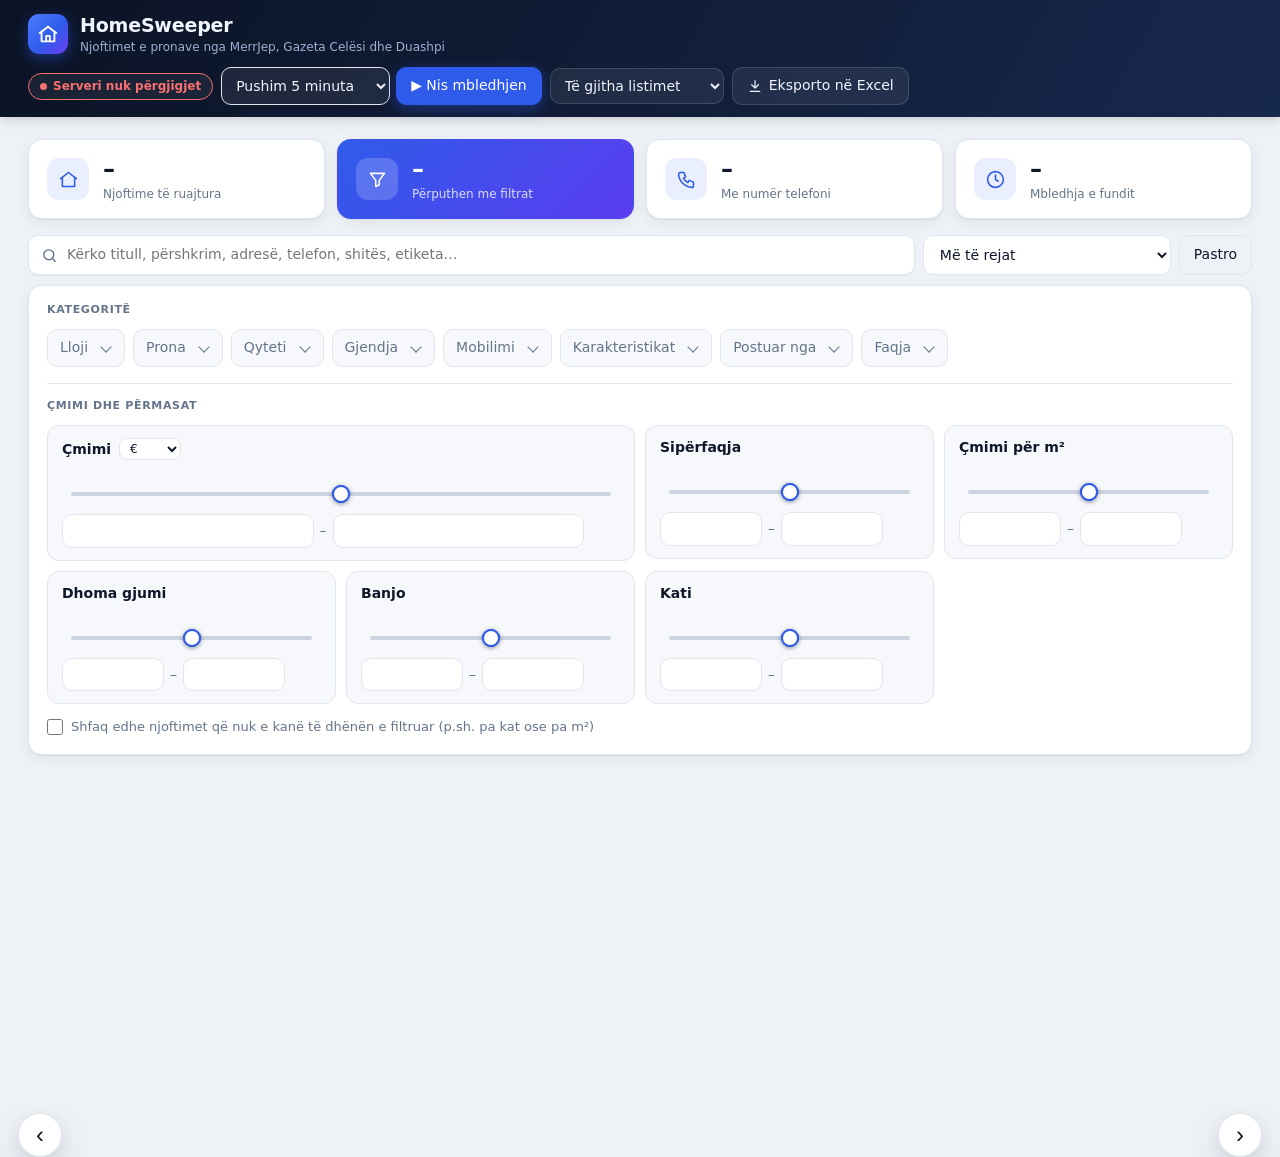
==== commit 17e96e17: "Same-size cards in a horizontal strip, with pagination - Every card has the same width and height (3" ====
--- a/UI/index.html
+++ b/UI/index.html
@@ -98,7 +98,13 @@
             <div id="active-filters" class="active-filters" hidden></div>
         </section>
 
-        <section id="cards" class="cards"></section>
+        <!-- One page of listings in a horizontal strip, same-size cards, with the page buttons underneath -->
+        <div id="cards-wrap" class="cards-wrap">
+            <button id="cards-prev" class="strip-nav strip-prev" type="button" aria-label="Njoftimet e mëparshme" title="Njoftimet e mëparshme">‹</button>
+            <section id="cards" class="cards" aria-label="Njoftimet"></section>
+            <button id="cards-next" class="strip-nav strip-next" type="button" aria-label="Njoftimet e tjera" title="Njoftimet e tjera">›</button>
+        </div>
+        <nav id="pager" class="pager" aria-label="Faqet e njoftimeve" hidden></nav>
         <p id="empty" class="empty" hidden>Ende nuk ka njoftime — shtyp <strong>▶ Nis mbledhjen</strong> për të marrë të parat.</p>
         <p id="no-match" class="empty" hidden>Asnjë njoftim nuk përputhet me këta filtra.</p>
     </main>
--- a/UI/style.css
+++ b/UI/style.css
@@ -483,12 +483,62 @@
 .fchip-clear { border-color: var(--border); background: transparent; color: var(--muted); font-weight: 500; }
 
 /* ---------- Listing cards ---------- */
-/* Flex grid: each card wants 340px, rows wrap, and the max-widths keep every card in a row the same width */
-.cards { display: flex; flex-wrap: wrap; gap: 18px; align-items: stretch; }
+/* One horizontal strip per page. Every card has the same width and height (--card-w / --card-h);
+   whatever doesn't fit fades out at the bottom and is one click away in "Të gjitha detajet". */
+.cards-wrap {
+    --card-w: 340px;
+    --card-h: 720px;
+    position: relative;
+    min-width: 0;
+}
+.cards {
+    display: flex;
+    flex-wrap: nowrap;
+    gap: 18px;
+    overflow-x: auto;
+    overscroll-behavior-x: contain;
+    scroll-snap-type: x mandatory;
+    scroll-padding: 0 4px;
+    padding: 4px 4px 14px; /* Room for the hover lift and the shadow, so neither is clipped */
+    scrollbar-width: thin;
+    scrollbar-color: var(--border-strong) transparent;
+}
+.cards::-webkit-scrollbar { height: 10px; }
+.cards::-webkit-scrollbar-thumb { background: var(--border-strong); border-radius: 999px; border: 2px solid var(--bg); }
+.cards::-webkit-scrollbar-track { background: transparent; }
+
+/* ‹ › arrows on the sides of the strip (hidden on touch screens, where you swipe) */
+.strip-nav {
+    position: absolute;
+    z-index: 5;
+    top: calc(var(--card-h) / 2 - 22px);
+    display: grid;
+    place-items: center;
+    width: 44px;
+    height: 44px;
+    border: 1px solid var(--border);
+    border-radius: 50%;
+    background: var(--surface);
+    color: var(--text);
+    font-size: 24px;
+    line-height: 1;
+    box-shadow: var(--shadow-lg);
+    cursor: pointer;
+    transition: opacity 0.15s, border-color 0.15s;
+}
+.strip-nav:hover { border-color: var(--accent); color: var(--accent); }
+.strip-nav:disabled { opacity: 0; pointer-events: none; }
+.strip-prev { left: -10px; }
+.strip-next { right: -10px; }
+.cards-wrap.fits .strip-nav { display: none; }
+@media (pointer: coarse) { .strip-nav { display: none; } }
+
 .card {
-    flex: 1 1 340px;
-    min-width: 0; /* Lets the card shrink below its content on small screens instead of overflowing */
-    max-width: 100%;
+    flex: 0 0 var(--card-w);
+    width: var(--card-w);
+    height: var(--card-h);
+    min-width: 0;
+    scroll-snap-align: start;
     display: flex;
     flex-direction: column;
     background: var(--surface);
@@ -499,10 +549,52 @@
     transition: transform 0.18s ease, box-shadow 0.18s ease, border-color 0.18s;
 }
 .card:hover { transform: translateY(-2px); box-shadow: var(--shadow-lg); border-color: var(--border-strong); }
-@media (prefers-reduced-motion: reduce) { .card, .card:hover { transition: none; transform: none; } }
-@media (min-width: 760px)  { .card { max-width: calc((100% - 18px) / 2); } }
-@media (min-width: 1100px) { .card { max-width: calc((100% - 2 * 18px) / 3); } }
-@media (min-width: 1460px) { .card { max-width: calc((100% - 3 * 18px) / 4); } }
+@media (prefers-reduced-motion: reduce) { .card, .card:hover { transition: none; transform: none; } .cards { scroll-behavior: auto; } }
+
+/* ---------- Pagination ---------- */
+.pager {
+    display: flex;
+    flex-wrap: wrap;
+    align-items: center;
+    justify-content: space-between;
+    gap: 10px 16px;
+    margin-top: 8px;
+    padding: 10px 14px;
+    background: var(--surface);
+    border: 1px solid var(--border);
+    border-radius: var(--radius);
+    box-shadow: var(--shadow);
+}
+.pager-info { color: var(--muted); font-size: 13px; font-variant-numeric: tabular-nums; }
+.pager-pages { display: flex; flex-wrap: wrap; align-items: center; justify-content: center; gap: 4px; min-width: 0; }
+.pager-btn {
+    min-width: 36px;
+    height: 36px;
+    padding: 0 10px;
+    border: 1px solid var(--border);
+    border-radius: 10px;
+    background: var(--surface);
+    color: var(--text);
+    font: inherit;
+    font-weight: 600;
+    font-variant-numeric: tabular-nums;
+    cursor: pointer;
+    transition: border-color 0.15s, background-color 0.15s;
+}
+.pager-btn:hover:not(:disabled):not(.on) { border-color: var(--accent); color: var(--accent); }
+.pager-btn:focus-visible { outline: 2px solid var(--accent); outline-offset: 2px; }
+.pager-btn.on { border-color: var(--accent); background: var(--accent); color: var(--accent-text); cursor: default; }
+.pager-btn:disabled { opacity: 0.4; cursor: not-allowed; }
+.pager-gap { padding: 0 2px; color: var(--muted); }
+.pager-size {
+    padding: 7px 10px;
+    border: 1px solid var(--border);
+    border-radius: 10px;
+    background: var(--surface);
+    color: var(--text);
+    font: inherit;
+    cursor: pointer;
+}
 
 .card-photo {
     position: relative;
@@ -572,6 +664,7 @@
 .card-body {
     flex: 1 1 auto;
     min-width: 0;
+    min-height: 0; /* Lets .facts shrink so the footer always stays inside the fixed-height card */
     display: flex;
     flex-direction: column;
     gap: 12px;
@@ -616,7 +709,19 @@
     white-space: nowrap;
 }
 
-.facts { display: flex; flex-wrap: wrap; gap: 8px; min-width: 0; }
+/* Takes whatever height is left in the fixed-size card; anything beyond that fades out */
+.facts {
+    flex: 1 1 0;
+    min-height: 0;
+    display: flex;
+    flex-wrap: wrap;
+    align-content: flex-start;
+    gap: 8px;
+    min-width: 0;
+    overflow: hidden;
+    -webkit-mask-image: linear-gradient(#000 calc(100% - 28px), transparent);
+    mask-image: linear-gradient(#000 calc(100% - 28px), transparent);
+}
 
 /* ---------- Boxes (one per piece of info) ---------- */
 .box {
@@ -678,7 +783,10 @@
     border-top: 1px solid var(--border);
 }
 .card-id { min-width: 0; color: var(--muted); font-size: 11.5px; overflow: hidden; text-overflow: ellipsis; white-space: nowrap; }
-.card-links { display: flex; flex-wrap: wrap; gap: 6px; }
+/* The three buttons share one row, so every card keeps the same room for its content */
+.card-links { flex: 1 1 100%; display: flex; gap: 6px; min-width: 0; }
+.card-links .btn { flex: 1 1 auto; min-width: 0; padding: 7px 8px; overflow: hidden; }
+.card-links .btn span { overflow: hidden; text-overflow: ellipsis; }
 .card-links .icon { width: 14px; height: 14px; }
 
 .empty {
@@ -798,8 +906,15 @@
     .ms:nth-child(even) .ms-panel { left: auto; right: 0; } /* Right column opens leftwards so it stays on screen */
     .ranges { grid-template-columns: 1fr; }
     .card:hover { transform: none; }
+    .cards-wrap { --card-w: calc(100vw - 72px); --card-h: 740px; } /* The next card peeks in from the right, so it's clear you can swipe */
+    .cards { gap: 12px; margin: 0 -16px; padding: 4px 16px 14px; scroll-padding: 0 16px; } /* Strip runs to the screen edges */
+    .pager { justify-content: center; }
+    .pager-info { flex-basis: 100%; text-align: center; }
 }
 @media (max-width: 360px) {
+    .card-links .btn-call span, .card-links a[aria-label] span { display: none; } /* Icons only, the buttons keep their titles */
+    .card-links .btn-call, .card-links a[aria-label] { flex: 0 0 40px; }
+    .card-links .btn-primary { flex: 1 1 auto; }
     .stat { flex-basis: 100%; }
     .ms { flex-basis: 100%; }
     .ms:nth-child(even) .ms-panel { left: 0; right: auto; }
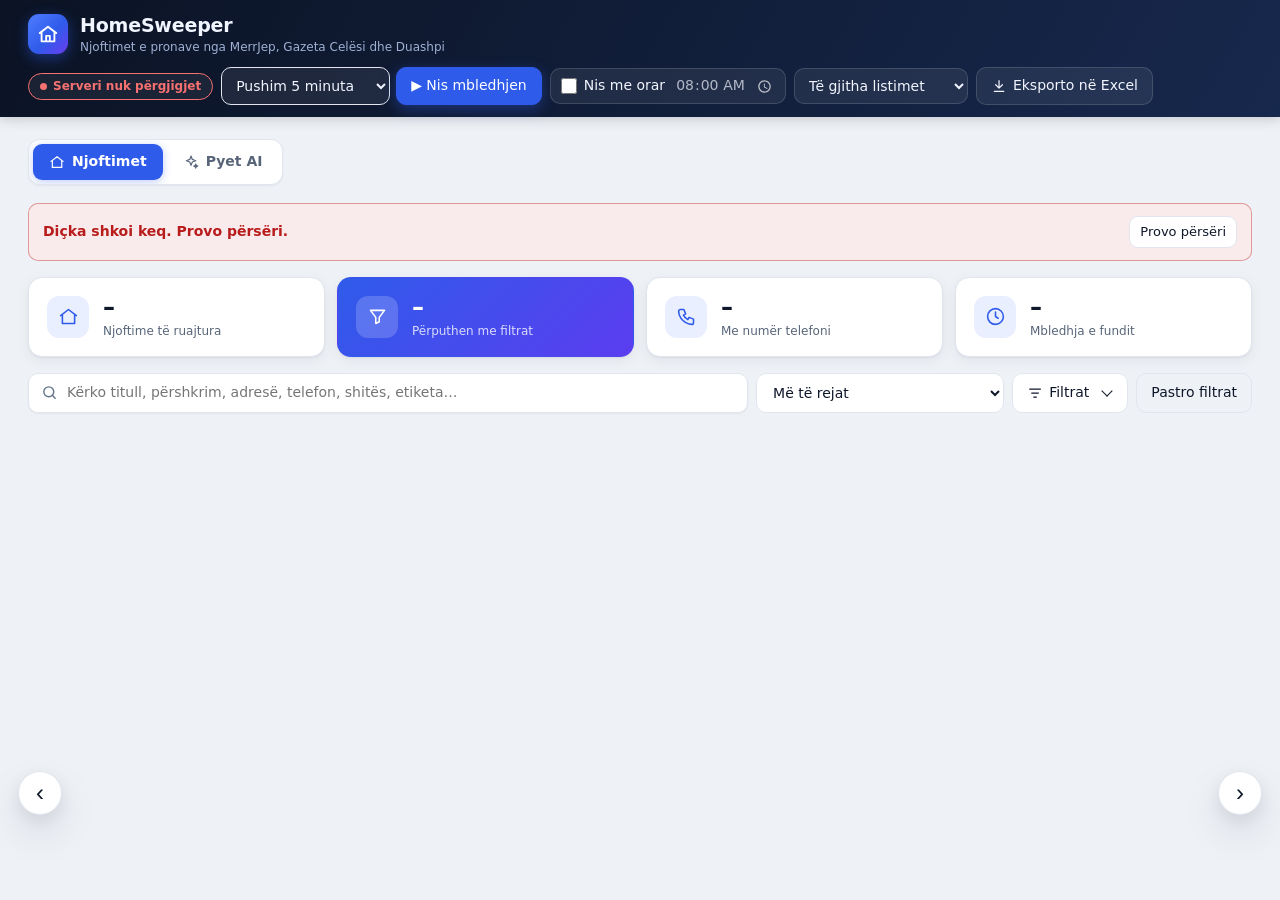
==== commit 5db45d00: "Pyet AI, review fixes, daily start and blocked sellers - Pyet AI: questions become filters through C" ====
--- a/UI/index.html
+++ b/UI/index.html
@@ -19,8 +19,8 @@
             </div>
         </div>
         <div class="actions">
-            <span id="status" class="status status-idle">Në pritje</span>
-            <span id="auto-status" class="status status-auto" hidden></span>
+            <span id="status" class="status status-idle" role="status" aria-live="polite">Në pritje</span>
+            <span id="auto-status" class="status status-auto" aria-live="polite" hidden></span>
             <!-- Continuous scraping: the break between turns (minutes) + play/pause. The options must match AUTO_INTERVALS in Scraper/Server.py -->
             <div class="auto-group">
                 <select id="auto-interval" title="Sa pushim bën mbledhja mes raundeve" aria-label="Pushimi mes raundeve">
@@ -33,6 +33,14 @@
                 </select>
                 <button id="scrape-btn" class="btn btn-primary" title="Mbledhja vazhdon raund pas raundi derisa ta ndalosh">▶ Nis mbledhjen</button>
             </div>
+            <!-- Daily start: when ticked, the server turns continuous scraping on at this time every day (POST /api/schedule) -->
+            <div id="schedule-group" class="schedule-group" title="Kur është e ndezur, mbledhja niset vetë çdo ditë në këtë orë dhe vazhdon derisa ta ndalosh. HomeSweeper duhet të jetë i hapur.">
+                <label class="schedule-toggle">
+                    <input id="schedule-on" type="checkbox">
+                    Nis me orar
+                </label>
+                <input id="schedule-time" type="time" value="08:00" required aria-label="Ora e nisjes së mbledhjes">
+            </div>
             <!-- Scrape preference, sent to POST /api/preferences and applied from the next turn -->
             <select id="pref-agency" class="top-select" title="Preferenca e mbledhjes, zbatohet në mbledhjen e radhës" aria-label="Preferenca e mbledhjes">
                 <option value="all">Të gjitha listimet</option>
@@ -46,6 +54,24 @@
     </header>
 
     <main>
+        <!-- Two views in one page, switched by the URL hash (#/ and #/ai, #/ai/<search id>) in app.js -->
+        <nav class="views" aria-label="Faqet">
+            <a href="#/" class="view-tab" data-view="listings">
+                <svg class="icon" viewBox="0 0 24 24" aria-hidden="true"><path d="M3 11l9-7 9 7M5 10v10h14V10"/></svg>
+                Njoftimet
+            </a>
+            <a href="#/ai" class="view-tab" data-view="ai">
+                <svg class="icon" viewBox="0 0 24 24" aria-hidden="true"><path d="M12 3l1.9 5.1L19 10l-5.1 1.9L12 17l-1.9-5.1L5 10l5.1-1.9zM19 15l.8 2.2L22 18l-2.2.8L19 21l-.8-2.2L16 18l2.2-.8z"/></svg>
+                Pyet AI
+            </a>
+        </nav>
+
+        <div id="load-error" class="load-error" role="alert" hidden>
+            <span id="load-error-text"></span>
+            <button id="load-retry" class="btn btn-small" type="button">Provo përsëri</button>
+        </div>
+
+        <div id="view-listings" class="view">
         <section class="stats">
             <div class="stat">
                 <span class="stat-icon" aria-hidden="true"><svg class="icon" viewBox="0 0 24 24"><path d="M3 11l9-7 9 7M5 10v10h14V10"/></svg></span>
@@ -53,7 +79,7 @@
             </div>
             <div class="stat stat-accent">
                 <span class="stat-icon" aria-hidden="true"><svg class="icon" viewBox="0 0 24 24"><path d="M4 5h16l-6 8v5l-4 2v-7z"/></svg></span>
-                <div class="stat-text"><span class="stat-value" id="stat-shown">–</span><span class="stat-label">Përputhen me filtrat</span></div>
+                <div class="stat-text"><span class="stat-value" id="stat-shown" aria-live="polite">–</span><span class="stat-label">Përputhen me filtrat</span></div>
             </div>
             <div class="stat">
                 <span class="stat-icon" aria-hidden="true"><svg class="icon" viewBox="0 0 24 24"><path d="M5 4h4l2 5-2.5 1.5a11 11 0 0 0 5 5L15 13l5 2v4a2 2 0 0 1-2 2A16 16 0 0 1 3 6a2 2 0 0 1 2-2"/></svg></span>
@@ -79,11 +105,13 @@
                     <option value="rooms-desc">Më shumë dhoma</option>
                     <option value="title">Titulli A → Z</option>
                 </select>
-                <button id="filters-toggle" class="btn filters-toggle" aria-expanded="false" aria-controls="filters-panel">
-                    <svg class="icon" viewBox="0 0 24 24" aria-hidden="true"><path d="M4 6h16M7 12h10M10 18h4"/></svg>
-                    Filtrat <span id="filters-count" class="badge"></span>
-                </button>
-                <button id="f-clear" class="btn btn-ghost">Pastro</button>
+                <div class="filters-actions">
+                    <button id="filters-toggle" class="btn filters-toggle" type="button" aria-expanded="false" aria-controls="filters-panel">
+                        <svg class="icon" viewBox="0 0 24 24" aria-hidden="true"><path d="M4 6h16M7 12h10M10 18h4"/></svg>
+                        Filtrat <span id="filters-count" class="badge"></span>
+                    </button>
+                    <button id="f-clear" class="btn btn-ghost" type="button" title="Hiq të gjithë filtrat">Pastro filtrat</button>
+                </div>
             </div>
             <div id="filters-panel" class="filters-panel">
                 <h2 class="panel-title">Kategoritë</h2>
@@ -91,9 +119,11 @@
                 <h2 class="panel-title">Çmimi dhe përmasat</h2>
                 <div id="ranges" class="ranges"></div>
                 <label class="check" title="Jo çdo faqe ka çdo të dhënë (p.sh. MerrJep rrallë jep katin). Kur kjo është e ndezur, njoftimet pa të dhënën e filtruar nuk fshihen.">
-                    <input id="f-missing" type="checkbox">
+                    <input id="f-missing" type="checkbox" checked>
                     Shfaq edhe njoftimet që nuk e kanë të dhënën e filtruar (p.sh. pa kat ose pa m²)
                 </label>
+                <h2 class="panel-title">Shitësit e bllokuar</h2>
+                <div id="blocked-list" class="blocked-list"></div>
             </div>
             <div id="active-filters" class="active-filters" hidden></div>
         </section>
@@ -107,10 +137,151 @@
         <nav id="pager" class="pager" aria-label="Faqet e njoftimeve" hidden></nav>
         <p id="empty" class="empty" hidden>Ende nuk ka njoftime — shtyp <strong>▶ Nis mbledhjen</strong> për të marrë të parat.</p>
         <p id="no-match" class="empty" hidden>Asnjë njoftim nuk përputhet me këta filtra.</p>
+        </div>
+
+        <!-- Pyet AI: the question goes to Claude, which only turns it into filters; the search runs on this PC (Scraper/AI.py) -->
+        <!-- Pyet AI: the question box and the results on the left, the history of every question on the right (on top, folded, on phones).
+             Each search has its own address (#/ai/12), so the back button and a page reload keep it. -->
+        <div id="view-ai" class="view ai-layout" hidden>
+            <aside class="ai-side" aria-label="Historia e pyetjeve">
+                <button id="side-toggle" class="side-toggle" type="button" aria-expanded="false" aria-controls="side-body">
+                    <svg class="icon" viewBox="0 0 24 24" aria-hidden="true"><path d="M3 12a9 9 0 1 0 3-6.7M3 4v5h5M12 7v5l3 2"/></svg>
+                    <span>Historia</span>
+                    <span id="side-count" class="side-count"></span>
+                    <svg class="icon side-chevron" viewBox="0 0 24 24" aria-hidden="true"><path d="M6 9l6 6 6-6"/></svg>
+                </button>
+                <div id="side-body" class="side-body">
+                    <div class="side-head">
+                        <h2>
+                            <svg class="icon" viewBox="0 0 24 24" aria-hidden="true"><path d="M3 12a9 9 0 1 0 3-6.7M3 4v5h5M12 7v5l3 2"/></svg>
+                            Historia
+                        </h2>
+                        <button id="new-search" class="btn btn-small" type="button" title="Pyetje e re">
+                            <svg class="icon" viewBox="0 0 24 24" aria-hidden="true"><path d="M12 5v14M5 12h14"/></svg>
+                            E re
+                        </button>
+                    </div>
+                    <label class="side-search">
+                        <svg class="icon" viewBox="0 0 24 24" aria-hidden="true"><circle cx="11" cy="11" r="7"/><path d="M20 20l-3.5-3.5"/></svg>
+                        <input id="history-filter" type="search" placeholder="Kërko te historia…" aria-label="Kërko te historia">
+                    </label>
+                    <div id="history-list" class="side-list"></div>
+                    <p id="history-empty" class="side-empty" hidden>Pyetjet që bën shfaqen këtu. Kliko një për ta hapur përsëri, falas.</p>
+                    <p id="history-total" class="side-total"></p>
+                </div>
+            </aside>
+
+            <div class="ai-main">
+                <section class="ask-card" id="ask-card">
+                    <div class="ask-head">
+                        <span class="ask-icon" aria-hidden="true">
+                            <svg class="icon" viewBox="0 0 24 24"><path d="M12 3l1.9 5.1L19 10l-5.1 1.9L12 17l-1.9-5.1L5 10l5.1-1.9zM19 15l.8 2.2L22 18l-2.2.8L19 21l-.8-2.2L16 18l2.2-.8z"/></svg>
+                        </span>
+                        <div class="ask-intro">
+                            <h2>Pyet AI</h2>
+                            <p>Shkruaj çfarë po kërkon, ashtu siç do t'ia thoshe një kolegu. AI e kthen pyetjen në filtra dhe kërkon te njoftimet e ruajtura, edhe brenda përshkrimeve.</p>
+                        </div>
+                    </div>
+                    <p id="ai-setup" class="ai-note" hidden>
+                        AI nuk është lidhur ende. Vendos çelësin e API-së në skedarin <code>Data/anthropic_api_key.txt</code> (ose te ndryshorja <code>ANTHROPIC_API_KEY</code>), pastaj provo përsëri. Nuk duhet rinisur serveri.
+                    </p>
+                    <form id="ask-form" class="ask-form">
+                        <textarea id="ask-input" rows="3" maxlength="1000" aria-label="Pyetja për AI"
+                            placeholder="p.sh. Apartament 2+1 me qira në Tiranë, të paktën 50 m², kati 4, i mobiluar, deri në 600 €"></textarea>
+                        <div class="ask-actions">
+                            <span class="ask-hint">Ctrl + Enter për të kërkuar</span>
+                            <button id="ask-btn" class="btn btn-primary" type="submit">
+                                <svg class="icon" viewBox="0 0 24 24" aria-hidden="true"><path d="M12 3l1.9 5.1L19 10l-5.1 1.9L12 17l-1.9-5.1L5 10l5.1-1.9z"/></svg>
+                                Kërko me AI
+                            </button>
+                        </div>
+                    </form>
+                </section>
+
+                <div id="ai-loading" class="ai-loading" hidden>
+                    <span class="spinner" aria-hidden="true"></span>
+                    <div>
+                        <strong>AI po e kupton pyetjen…</strong>
+                        <span id="ai-loading-question" class="ai-loading-q"></span>
+                    </div>
+                </div>
+                <p id="ai-error" class="ai-error" role="alert" hidden></p>
+
+                <!-- Before the first question: what kinds of things can be asked, each with an example to try -->
+                <section id="ai-welcome" class="ai-welcome">
+                    <h2 class="welcome-title">Çfarë mund të pyesësh</h2>
+                    <div id="ai-capabilities" class="capabilities"></div>
+                </section>
+
+                <section id="ai-results" class="ai-results" hidden>
+                    <header class="rs-hero">
+                        <div class="rs-top">
+                            <span class="rs-kicker">Rezultatet për</span>
+                            <span id="ai-when" class="rs-when"></span>
+                        </div>
+                        <h2 id="ai-question" class="rs-question"></h2>
+                        <div class="rs-understood">
+                            <svg class="icon" viewBox="0 0 24 24" aria-hidden="true"><path d="M12 3l1.9 5.1L19 10l-5.1 1.9L12 17l-1.9-5.1L5 10l5.1-1.9z"/></svg>
+                            <p id="ai-understood"></p>
+                        </div>
+                        <p id="ai-unsupported" class="ai-note" hidden></p>
+                        <div id="ai-stats" class="rs-stats"></div>
+                        <div class="rs-actions">
+                            <button id="ai-edit" class="btn btn-small" type="button" title="Vendose pyetjen te kutia për ta ndryshuar">
+                                <svg class="icon" viewBox="0 0 24 24" aria-hidden="true"><path d="M4 20h4L19 9l-4-4L4 16zM14 6l4 4"/></svg>
+                                Ndrysho pyetjen
+                            </button>
+                            <button id="ai-reset" class="btn btn-small" type="button" hidden title="Kthe filtrat siç i vendosi AI">
+                                <svg class="icon" viewBox="0 0 24 24" aria-hidden="true"><path d="M3 12a9 9 0 1 0 3-6.7M3 4v5h5"/></svg>
+                                Rikthe filtrat e AI
+                            </button>
+                            <span id="ai-cost" class="rs-cost"></span>
+                        </div>
+                    </header>
+
+                    <section class="rs-filters" aria-label="Filtrat">
+                        <div class="rs-group">
+                            <h3>Kërkesa <span>duhet t'i plotësojë</span></h3>
+                            <div id="ai-chips-hard" class="active-filters"></div>
+                        </div>
+                        <div id="ai-soft-group" class="rs-group">
+                            <h3>Dëshira <span>rendisin të parët</span></h3>
+                            <div id="ai-chips-soft" class="active-filters"></div>
+                        </div>
+                        <p class="rs-hint">Kliko ✕ te një filtër për ta hequr. Kërkimi rifillon menjëherë dhe falas, pa e pyetur AI-n përsëri.</p>
+                    </section>
+
+                    <div class="rs-toolbar">
+                        <span id="ai-count" class="rs-count"></span>
+                        <label class="rs-sort">
+                            <span>Rendit</span>
+                            <select id="ai-sort" aria-label="Renditja e rezultateve"></select>
+                        </label>
+                    </div>
+
+                    <div id="ai-cards" class="cards-grid"></div>
+                    <div id="ai-none" class="rs-empty" hidden>
+                        <svg class="icon" viewBox="0 0 24 24" aria-hidden="true"><circle cx="11" cy="11" r="7"/><path d="M20 20l-3.5-3.5M8 11h6"/></svg>
+                        <h3>Asnjë njoftim nuk i plotëson të gjitha kërkesat</h3>
+                        <p id="ai-none-hint">Hiq një nga kërkesat më sipër, ose shkruaje pyetjen ndryshe.</p>
+                    </div>
+                    <div class="more-wrap"><button id="ai-more" class="btn" type="button" hidden>Shfaq më shumë</button></div>
+
+                    <!-- Near misses: listings missing exactly one requirement, shown when the search found little -->
+                    <section id="ai-near" class="rs-near" hidden>
+                        <div class="rs-near-head">
+                            <h3>Pothuajse përputhen</h3>
+                            <p>Këtyre u mungon vetëm një kërkesë, e shënuar me të kuqe te secili.</p>
+                        </div>
+                        <div id="ai-near-cards" class="cards-grid"></div>
+                    </section>
+                </section>
+            </div>
+        </div>
     </main>
 
     <!-- One shared popup for every preview: long text, tags, photo gallery and the full listing -->
-    <dialog id="preview" class="preview">
+    <dialog id="preview" class="preview" aria-labelledby="preview-title">
         <div class="preview-head">
             <h2 id="preview-title"></h2>
             <button id="preview-close" class="btn btn-ghost" aria-label="Mbyll" title="Mbyll">✕</button>
@@ -118,6 +289,8 @@
         <div id="preview-body" class="preview-body"></div>
     </dialog>
 
+    <div id="toast" class="toast" role="status" aria-live="polite" hidden></div>
+
     <script src="app.js"></script>
 </body>
 </html>
--- a/UI/style.css
+++ b/UI/style.css
@@ -6,14 +6,14 @@
     --border: #e1e6ee;
     --border-strong: #cbd3df;
     --text: #0f172a;
-    --muted: #64748b;
+    --muted: #586579; /* 5.6:1 on white, 4.9:1 on the page background */
     --accent: #2f5bea;
     --accent-strong: #1e44c7;
     --accent-text: #ffffff;
     --chip-bg: #e9efff;
     --sale: #0f766e;
     --rent: #7c3aed;
-    --call: #059669;
+    --call: #047857; /* 5.5:1 for the white "Telefono" text */
     --ok: #15803d;
     --warn: #b45309;
     --err: #b91c1c;
@@ -27,6 +27,8 @@
     --shadow-lg: 0 6px 16px rgb(15 23 42 / 0.08), 0 18px 40px rgb(15 23 42 / 0.10);
     --radius: 14px;
     --gap: 16px;
+    --card-w: 340px; /* Every listing card, on the dashboard strip and in AI results */
+    --card-h: clamp(560px, calc(100vh - 96px), 720px); /* A whole card fits under the header, even on a 1366×768 laptop */
 }
 
 @media (prefers-color-scheme: dark) {
@@ -40,6 +42,7 @@
         --muted: #8e99ae;
         --accent: #5b8cff;
         --accent-strong: #7aa2ff;
+        --accent-text: #0b1324; /* Dark text on the light blue: white on #5b8cff was only 3.2:1 */
         --chip-bg: #1f2c4a;
         --sale: #2dd4bf;
         --rent: #a78bfa;
@@ -193,6 +196,35 @@
 .top-select:disabled { opacity: 0.55; }
 .topbar .top-select.pref-on { border-color: #7aa2ff; background: rgb(91 140 255 / 0.2); color: #fff; } /* Filter on */
 
+/* Daily start: a tick box and the time, sitting on the dark header */
+.schedule-group {
+    display: flex;
+    align-items: center;
+    justify-content: space-between;
+    gap: 6px;
+    min-width: 0;
+    padding: 3px 6px 3px 10px;
+    border: 1px solid var(--header-line);
+    border-radius: 10px;
+    background: rgb(255 255 255 / 0.07);
+    color: var(--header-text);
+}
+.schedule-group.on { border-color: #7aa2ff; background: rgb(91 140 255 / 0.2); color: #fff; }
+.schedule-toggle { display: inline-flex; align-items: center; gap: 7px; cursor: pointer; white-space: nowrap; }
+.schedule-toggle input { width: 16px; height: 16px; margin: 0; accent-color: #7aa2ff; }
+#schedule-time {
+    min-width: 0;
+    padding: 3px 4px;
+    border: none;
+    border-radius: 7px;
+    background: transparent;
+    color: inherit;
+    font: inherit;
+    color-scheme: dark; /* A light clock icon on the dark header */
+}
+.schedule-group:not(.on) #schedule-time { opacity: 0.7; }
+#schedule-time:focus-visible, .schedule-toggle input:focus-visible { outline: 2px solid #7aa2ff; outline-offset: 1px; }
+
 main { padding: 22px 28px 48px; max-width: 1640px; margin: 0 auto; }
 
 /* ---------- Stat cards ---------- */
@@ -255,7 +287,20 @@
     background: var(--surface) url("data:image/svg+xml,%3Csvg xmlns='http://www.w3.org/2000/svg' viewBox='0 0 24 24' fill='none' stroke='%2364748b' stroke-width='2' stroke-linecap='round'%3E%3Ccircle cx='11' cy='11' r='7'/%3E%3Cpath d='M20 20l-4-4'/%3E%3C/svg%3E") no-repeat 12px center / 17px;
 }
 
-.filters-toggle { display: none; } /* Only on phones, see the media query at the bottom */
+.filters-actions { display: flex; gap: 8px; min-width: 0; } /* The dropdown and its clear button never wrap apart */
+.filters-actions .btn { white-space: nowrap; }
+.filters-toggle::after {
+    content: "";
+    flex: 0 0 auto;
+    width: 7px;
+    height: 7px;
+    margin: -3px 2px 0 2px;
+    border-right: 1.8px solid currentColor;
+    border-bottom: 1.8px solid currentColor;
+    transform: rotate(45deg);
+    transition: transform 0.15s;
+}
+.filters-toggle[aria-expanded="true"]::after { transform: rotate(-135deg); margin-top: 3px; }
 .badge:not(:empty) {
     min-width: 20px;
     padding: 1px 6px;
@@ -267,7 +312,7 @@
 }
 
 .filters-panel {
-    display: flex;
+    display: none; /* Folded behind the Filtrat button */
     flex-direction: column;
     gap: 12px;
     min-width: 0;
@@ -277,6 +322,7 @@
     border-radius: var(--radius);
     box-shadow: var(--shadow);
 }
+.filters-panel.open { display: flex; }
 .panel-title {
     margin: 0;
     color: var(--muted);
@@ -462,6 +508,22 @@
 .check { display: flex; align-items: flex-start; gap: 8px; color: var(--muted); font-size: 13px; cursor: pointer; padding-top: 2px; }
 .check input { width: 16px; height: 16px; margin: 1px 0 0; accent-color: var(--accent); flex: 0 0 auto; }
 
+/* Blocked sellers, each with a way back */
+.blocked-list { display: flex; flex-wrap: wrap; gap: 8px; min-width: 0; }
+.blocked-item {
+    display: flex;
+    align-items: center;
+    gap: 8px;
+    min-width: 0;
+    max-width: 100%;
+    padding: 5px 6px 5px 12px;
+    border: 1px solid var(--border);
+    border-radius: 10px;
+    background: var(--box-bg);
+}
+.blocked-name { min-width: 0; font-weight: 600; overflow-wrap: anywhere; }
+.blocked-hidden { flex: 0 0 auto; color: var(--muted); font-size: 12px; white-space: nowrap; }
+
 /* Chips for the filters that are on, each one removes itself */
 .active-filters { display: flex; flex-wrap: wrap; gap: 6px; min-width: 0; }
 .fchip {
@@ -486,8 +548,6 @@
 /* One horizontal strip per page. Every card has the same width and height (--card-w / --card-h);
    whatever doesn't fit fades out at the bottom and is one click away in "Të gjitha detajet". */
 .cards-wrap {
-    --card-w: 340px;
-    --card-h: 720px;
     position: relative;
     min-width: 0;
 }
@@ -754,7 +814,8 @@
 .clamp-block { max-height: 7.6em; overflow: hidden; display: flex; flex-direction: column; gap: 2px; }
 
 .box.expandable { cursor: pointer; }
-.box.expandable:hover, .box.expandable:focus-visible { border-color: var(--accent); outline: none; }
+.box.expandable:hover { border-color: var(--accent); }
+.box.expandable:focus-visible { border-color: var(--accent); outline: 2px solid var(--accent); outline-offset: 1px; }
 .box.expandable::after {
     content: "⤢";
     position: absolute;
@@ -783,6 +844,25 @@
     border-top: 1px solid var(--border);
 }
 .card-id { min-width: 0; color: var(--muted); font-size: 11.5px; overflow: hidden; text-overflow: ellipsis; white-space: nowrap; }
+.card-block {
+    display: inline-flex;
+    align-items: center;
+    gap: 5px;
+    flex: 0 0 auto;
+    padding: 2px 0;
+    border: none;
+    background: none;
+    color: var(--muted);
+    font: inherit;
+    font-size: 11.5px;
+    cursor: pointer;
+    align-self: center;
+}
+.card-block .icon { width: 13px; height: 13px; }
+.card-block:hover { color: #dc2626; }
+.card-block:focus-visible { outline: 2px solid var(--accent); outline-offset: 2px; }
+.preview-section .card-block { align-self: flex-start; font-size: 13px; }
+@media (pointer: coarse) { .card-block { padding: 8px 0; } }
 /* The three buttons share one row, so every card keeps the same room for its content */
 .card-links { flex: 1 1 100%; display: flex; gap: 6px; min-width: 0; }
 .card-links .btn { flex: 1 1 auto; min-width: 0; padding: 7px 8px; overflow: hidden; }
@@ -797,6 +877,457 @@
     border: 1px dashed var(--border-strong);
     border-radius: var(--radius);
     background: var(--surface);
+}
+
+/* ---------- View tabs (Njoftimet / Pyet AI) ---------- */
+.views {
+    display: flex;
+    gap: 4px;
+    margin-bottom: 18px;
+    padding: 4px;
+    background: var(--surface);
+    border: 1px solid var(--border);
+    border-radius: 12px;
+    box-shadow: var(--shadow-sm);
+    width: fit-content;
+    max-width: 100%;
+    overflow-x: auto;
+}
+.view-tab {
+    display: inline-flex;
+    align-items: center;
+    gap: 7px;
+    padding: 8px 16px;
+    border-radius: 9px;
+    color: var(--muted);
+    font-weight: 600;
+    text-decoration: none;
+    white-space: nowrap;
+    transition: background-color 0.15s, color 0.15s;
+}
+.view-tab:hover { color: var(--text); background: var(--box-bg); }
+.view-tab:focus-visible { outline: 2px solid var(--accent); outline-offset: 2px; }
+.view-tab[aria-current="page"] { background: var(--accent); color: var(--accent-text); box-shadow: 0 2px 8px rgb(47 91 234 / 0.3); }
+
+/* ---------- Pyet AI: layout (results on the left, history on the right) ---------- */
+.ai-layout {
+    display: grid;
+    grid-template-columns: minmax(0, 1fr) 300px;
+    grid-template-areas: "main side";
+    gap: 22px;
+    align-items: start;
+}
+.ai-main { grid-area: main; min-width: 0; display: flex; flex-direction: column; gap: 18px; }
+.ai-side {
+    grid-area: side;
+    position: sticky;
+    top: 92px;
+    min-width: 0;
+    max-height: calc(100vh - 112px);
+    display: flex;
+    flex-direction: column;
+    background: var(--surface);
+    border: 1px solid var(--border);
+    border-radius: var(--radius);
+    box-shadow: var(--shadow);
+    overflow: hidden;
+}
+.side-toggle { display: none; }
+.side-body { display: flex; flex-direction: column; min-height: 0; flex: 1 1 auto; }
+.side-head {
+    display: flex;
+    align-items: center;
+    justify-content: space-between;
+    gap: 8px;
+    padding: 16px 16px 10px;
+}
+.side-head h2 { display: flex; align-items: center; gap: 8px; margin: 0; font-size: 15px; }
+.side-head h2 .icon { color: var(--accent); }
+.side-search {
+    display: flex;
+    align-items: center;
+    gap: 8px;
+    margin: 0 12px 8px;
+    padding: 0 10px;
+    border: 1px solid var(--border);
+    border-radius: 10px;
+    background: var(--box-bg);
+    color: var(--muted);
+}
+.side-search:focus-within { border-color: var(--accent); box-shadow: 0 0 0 3px var(--chip-bg); }
+.side-search input { flex: 1 1 auto; min-width: 0; padding: 8px 0; border: none; background: transparent; color: var(--text); font: inherit; outline: none; }
+.side-list { flex: 1 1 auto; min-height: 0; overflow-y: auto; padding: 0 8px 8px; overscroll-behavior: contain; }
+.side-group {
+    margin: 12px 8px 4px;
+    color: var(--muted);
+    font-size: 11px;
+    font-weight: 700;
+    text-transform: uppercase;
+    letter-spacing: 0.06em;
+}
+.side-item { position: relative; display: flex; align-items: stretch; border-radius: 10px; }
+.side-item:hover { background: var(--box-bg); }
+.side-item.active { background: var(--chip-bg); }
+.side-item.active::before {
+    content: "";
+    position: absolute;
+    left: 0;
+    top: 8px;
+    bottom: 8px;
+    width: 3px;
+    border-radius: 3px;
+    background: var(--accent);
+}
+.side-open {
+    flex: 1 1 auto;
+    min-width: 0;
+    display: flex;
+    flex-direction: column;
+    gap: 3px;
+    padding: 9px 6px 9px 12px;
+    color: var(--text);
+    text-decoration: none;
+    border-radius: 10px;
+}
+.side-open:focus-visible { outline: 2px solid var(--accent); outline-offset: -2px; }
+.side-q {
+    display: -webkit-box;
+    -webkit-line-clamp: 2;
+    -webkit-box-orient: vertical;
+    overflow: hidden;
+    font-weight: 600;
+    font-size: 13px;
+    line-height: 1.35;
+    overflow-wrap: anywhere;
+}
+.side-item.active .side-q { color: var(--accent-strong); }
+.side-meta { color: var(--muted); font-size: 11.5px; font-variant-numeric: tabular-nums; }
+.side-delete {
+    flex: 0 0 auto;
+    align-self: center;
+    display: grid;
+    place-items: center;
+    width: 30px;
+    height: 30px;
+    margin-right: 4px;
+    border: none;
+    border-radius: 8px;
+    background: transparent;
+    color: var(--muted);
+    cursor: pointer;
+    opacity: 0;
+    transition: opacity 0.15s, background-color 0.15s, color 0.15s;
+}
+.side-item:hover .side-delete, .side-delete:focus-visible { opacity: 1; }
+.side-delete:hover { background: color-mix(in srgb, var(--err) 12%, transparent); color: var(--err); }
+@media (hover: none) { .side-delete { opacity: 0.7; } }
+.side-empty { margin: 8px 16px 16px; color: var(--muted); font-size: 13px; }
+.side-total { margin: 0; padding: 10px 16px; border-top: 1px solid var(--border); color: var(--muted); font-size: 11.5px; font-variant-numeric: tabular-nums; }
+.side-total:empty { display: none; }
+
+/* ---------- Pyet AI: the question box ---------- */
+.ask-card {
+    display: flex;
+    flex-direction: column;
+    gap: 16px;
+    padding: 22px;
+    background: var(--surface);
+    border: 1px solid var(--border);
+    border-radius: var(--radius);
+    box-shadow: var(--shadow);
+    background-image: radial-gradient(circle at 100% 0, var(--chip-bg), transparent 45%);
+    scroll-margin-top: 90px;
+}
+.ask-head { display: flex; gap: 14px; align-items: flex-start; min-width: 0; }
+.ask-icon {
+    flex: 0 0 auto;
+    display: grid;
+    place-items: center;
+    width: 44px;
+    height: 44px;
+    border-radius: 12px;
+    background: linear-gradient(135deg, #4f7dff, #6a3df0);
+    color: #fff;
+    box-shadow: 0 4px 14px rgb(91 61 240 / 0.35);
+}
+.ask-icon .icon { width: 22px; height: 22px; }
+.ask-intro { min-width: 0; }
+.ask-intro h2 { margin: 0 0 4px; font-size: 20px; letter-spacing: -0.01em; }
+.ask-intro p { margin: 0; color: var(--muted); max-width: 70ch; }
+.ask-form { display: flex; flex-direction: column; gap: 10px; min-width: 0; }
+#ask-input {
+    width: 100%;
+    min-height: 88px;
+    padding: 12px 14px;
+    border: 1px solid var(--border-strong);
+    border-radius: 12px;
+    background: var(--surface);
+    color: var(--text);
+    font: inherit;
+    font-size: 15px;
+    line-height: 1.5;
+    resize: vertical;
+    transition: border-color 0.15s, box-shadow 0.15s;
+}
+#ask-input:focus { outline: none; border-color: var(--accent); box-shadow: 0 0 0 4px var(--chip-bg); }
+.ask-actions { display: flex; flex-wrap: wrap; align-items: center; justify-content: space-between; gap: 10px; }
+.ask-hint { color: var(--muted); font-size: 12px; }
+#ask-btn { padding: 10px 18px; }
+
+.ai-note {
+    margin: 0;
+    padding: 10px 14px;
+    border: 1px solid color-mix(in srgb, var(--warn) 40%, transparent);
+    border-radius: 10px;
+    background: color-mix(in srgb, var(--warn) 10%, var(--surface));
+    color: var(--text);
+    font-size: 13px;
+}
+.ai-note code { font-size: 12px; padding: 1px 5px; border-radius: 5px; background: var(--box-bg); }
+.ai-error {
+    margin: 0;
+    padding: 12px 14px;
+    border: 1px solid color-mix(in srgb, var(--err) 40%, transparent);
+    border-radius: 10px;
+    background: color-mix(in srgb, var(--err) 9%, var(--surface));
+    color: var(--err);
+    font-weight: 600;
+}
+.ai-loading {
+    display: flex;
+    align-items: center;
+    gap: 14px;
+    padding: 16px 18px;
+    border: 1px solid var(--border);
+    border-radius: var(--radius);
+    background: var(--surface);
+    box-shadow: var(--shadow);
+}
+.ai-loading > div { display: flex; flex-direction: column; gap: 2px; min-width: 0; }
+.ai-loading-q { color: var(--muted); font-size: 13px; overflow-wrap: anywhere; }
+.spinner {
+    flex: 0 0 auto;
+    width: 22px;
+    height: 22px;
+    border: 2.5px solid var(--border-strong);
+    border-top-color: var(--accent);
+    border-radius: 50%;
+    animation: spin 0.8s linear infinite;
+}
+@keyframes spin { to { transform: rotate(360deg); } }
+@media (prefers-reduced-motion: reduce) { .spinner { animation-duration: 2.4s; } }
+
+/* ---------- Pyet AI: what can be asked (before the first question) ---------- */
+.welcome-title { margin: 4px 0 12px; font-size: 13px; color: var(--muted); text-transform: uppercase; letter-spacing: 0.06em; }
+.capabilities { display: grid; grid-template-columns: repeat(auto-fill, minmax(250px, 1fr)); gap: 12px; }
+.capability {
+    display: flex;
+    flex-direction: column;
+    gap: 6px;
+    min-width: 0;
+    padding: 14px 16px;
+    border: 1px solid var(--border);
+    border-radius: 12px;
+    background: var(--surface);
+    color: var(--text);
+    font: inherit;
+    text-align: left;
+    cursor: pointer;
+    box-shadow: var(--shadow-sm);
+    transition: border-color 0.15s, transform 0.15s, box-shadow 0.15s;
+}
+.capability:hover { border-color: var(--accent); transform: translateY(-2px); box-shadow: var(--shadow); }
+.capability:focus-visible { outline: 2px solid var(--accent); outline-offset: 2px; }
+.capability-head { display: flex; align-items: center; gap: 10px; }
+.capability-icon {
+    display: grid;
+    place-items: center;
+    width: 30px;
+    height: 30px;
+    border-radius: 9px;
+    background: var(--chip-bg);
+    color: var(--accent);
+}
+.capability-text { color: var(--muted); font-size: 12.5px; }
+.capability-example { color: var(--accent); font-size: 12.5px; font-style: italic; overflow-wrap: anywhere; }
+@media (prefers-reduced-motion: reduce) { .capability, .capability:hover { transition: none; transform: none; } }
+
+/* ---------- Pyet AI: results ---------- */
+.ai-results { display: flex; flex-direction: column; gap: 16px; scroll-margin-top: 90px; }
+.rs-hero {
+    position: relative;
+    display: flex;
+    flex-direction: column;
+    gap: 10px;
+    padding: 22px 24px;
+    border: 1px solid var(--border);
+    border-radius: var(--radius);
+    background: var(--surface);
+    background-image: radial-gradient(circle at 0 0, color-mix(in srgb, var(--accent) 9%, transparent), transparent 55%);
+    box-shadow: var(--shadow);
+    overflow: hidden;
+}
+.rs-top { display: flex; flex-wrap: wrap; align-items: baseline; justify-content: space-between; gap: 4px 12px; }
+.rs-kicker { color: var(--accent); font-size: 11px; font-weight: 700; text-transform: uppercase; letter-spacing: 0.08em; }
+.rs-when { color: var(--muted); font-size: 12px; font-variant-numeric: tabular-nums; }
+.rs-question { margin: 0; font-size: 22px; line-height: 1.3; letter-spacing: -0.01em; overflow-wrap: anywhere; }
+.rs-understood { display: flex; gap: 8px; align-items: flex-start; color: var(--muted); }
+.rs-understood .icon { margin-top: 2px; color: #7c5cf5; }
+.rs-understood p { margin: 0; line-height: 1.5; }
+.rs-stats { display: grid; grid-template-columns: repeat(auto-fit, minmax(150px, 1fr)); gap: 10px; margin-top: 6px; }
+.rs-stat {
+    display: flex;
+    flex-direction: column;
+    gap: 2px;
+    min-width: 0;
+    padding: 12px 14px;
+    border: 1px solid var(--border);
+    border-radius: 12px;
+    background: var(--box-bg);
+}
+.rs-stat:first-child { background: var(--accent); border-color: var(--accent); color: var(--accent-text); }
+.rs-stat-label { color: var(--muted); font-size: 11.5px; font-weight: 600; }
+.rs-stat:first-child .rs-stat-label, .rs-stat:first-child .rs-stat-sub { color: inherit; opacity: 0.85; }
+.rs-stat-value { font-size: 20px; font-weight: 700; letter-spacing: -0.01em; font-variant-numeric: tabular-nums; overflow-wrap: anywhere; }
+.rs-stat-sub { color: var(--muted); font-size: 11.5px; font-variant-numeric: tabular-nums; overflow-wrap: anywhere; }
+.rs-actions { display: flex; flex-wrap: wrap; align-items: center; gap: 8px; margin-top: 4px; }
+.rs-cost { margin-left: auto; color: var(--muted); font-size: 12px; font-variant-numeric: tabular-nums; }
+
+.rs-filters {
+    display: flex;
+    flex-direction: column;
+    gap: 12px;
+    padding: 16px 18px;
+    border: 1px solid var(--border);
+    border-radius: var(--radius);
+    background: var(--surface);
+    box-shadow: var(--shadow-sm);
+}
+.rs-group { display: flex; flex-direction: column; gap: 8px; min-width: 0; }
+.rs-group h3 { margin: 0; font-size: 12px; font-weight: 700; text-transform: uppercase; letter-spacing: 0.06em; }
+.rs-group h3 span { margin-left: 6px; color: var(--muted); font-weight: 500; text-transform: none; letter-spacing: 0; }
+.rs-hint { margin: 0; color: var(--muted); font-size: 12px; }
+.chip-hard, .chip-soft { display: inline-flex; align-items: center; }
+.fchip .fchip-text { min-width: 0; overflow: hidden; text-overflow: ellipsis; }
+.fchip .fchip-x { opacity: 0.6; margin-left: 6px; }
+.fchip:hover .fchip-x { opacity: 1; }
+.chip-soft {
+    border-color: color-mix(in srgb, var(--ok) 35%, transparent);
+    background: color-mix(in srgb, var(--ok) 11%, var(--surface));
+    color: var(--ok);
+}
+.chip-soft:hover { background: var(--ok); color: #fff; }
+
+.rs-toolbar { display: flex; flex-wrap: wrap; align-items: center; justify-content: space-between; gap: 10px; }
+.rs-count { font-size: 16px; font-weight: 700; font-variant-numeric: tabular-nums; }
+.rs-sort { display: flex; align-items: center; gap: 8px; color: var(--muted); font-size: 13px; }
+.rs-sort select {
+    padding: 8px 12px;
+    border: 1px solid var(--border-strong);
+    border-radius: 10px;
+    background: var(--surface);
+    color: var(--text);
+    font: inherit;
+}
+
+/* The same fixed-size cards as the dashboard, in a wrapping grid */
+.cards-grid {
+    display: grid;
+    grid-template-columns: repeat(auto-fill, var(--card-w));
+    justify-content: center;
+    gap: 18px;
+    padding: 4px 0;
+}
+.rank-badge {
+    position: absolute;
+    right: 10px;
+    bottom: 10px;
+    padding: 4px 10px;
+    border-radius: 999px;
+    background: linear-gradient(135deg, #4f7dff, #6a3df0);
+    color: #fff;
+    font-size: 12px;
+    font-weight: 800;
+    box-shadow: 0 2px 8px rgb(0 0 0 / 0.3);
+}
+/* "✓ E rinovuar ose e re · ✓ Afër qendrës": why an AI result ranked high */
+.match-reasons { display: flex; flex-wrap: wrap; gap: 5px; min-width: 0; }
+.match-reason {
+    max-width: 100%;
+    padding: 3px 9px;
+    border-radius: 999px;
+    background: color-mix(in srgb, var(--ok) 13%, var(--surface));
+    color: var(--ok);
+    font-size: 12px;
+    font-weight: 600;
+    overflow: hidden;
+    text-overflow: ellipsis;
+    white-space: nowrap;
+}
+/* "✗ Kati: 3": the one requirement a near miss lacks */
+.miss-reason {
+    align-self: flex-start;
+    max-width: 100%;
+    padding: 3px 9px;
+    border-radius: 999px;
+    background: color-mix(in srgb, var(--err) 11%, var(--surface));
+    color: var(--err);
+    font-size: 12px;
+    font-weight: 700;
+    overflow: hidden;
+    text-overflow: ellipsis;
+    white-space: nowrap;
+}
+.card-near { border-style: dashed; }
+.more-wrap { display: flex; justify-content: center; }
+.more-wrap .btn { padding: 10px 20px; }
+
+.rs-empty {
+    display: flex;
+    flex-direction: column;
+    align-items: center;
+    gap: 6px;
+    padding: 34px 20px;
+    border: 1px dashed var(--border-strong);
+    border-radius: var(--radius);
+    background: var(--surface);
+    text-align: center;
+}
+.rs-empty .icon { width: 34px; height: 34px; color: var(--muted); }
+.rs-empty h3 { margin: 6px 0 0; font-size: 16px; }
+.rs-empty p { margin: 0; color: var(--muted); max-width: 52ch; }
+.rs-near { display: flex; flex-direction: column; gap: 12px; margin-top: 8px; padding-top: 18px; border-top: 1px solid var(--border); }
+.rs-near-head h3 { margin: 0 0 2px; font-size: 16px; }
+.rs-near-head p { margin: 0; color: var(--muted); font-size: 13px; }
+
+/* History beside the results needs room; below that it moves on top, folded behind a button */
+@media (max-width: 1100px) {
+    .ai-layout { grid-template-columns: minmax(0, 1fr); grid-template-areas: "side" "main"; gap: 14px; }
+    .ai-side { position: static; max-height: none; }
+    .side-toggle {
+        display: flex;
+        align-items: center;
+        gap: 8px;
+        width: 100%;
+        padding: 12px 16px;
+        border: none;
+        background: transparent;
+        color: var(--text);
+        font: inherit;
+        font-weight: 700;
+        cursor: pointer;
+    }
+    .side-toggle:focus-visible { outline: 2px solid var(--accent); outline-offset: -2px; }
+    .side-toggle .icon:first-child { color: var(--accent); }
+    .side-count { padding: 1px 8px; border-radius: 999px; background: var(--chip-bg); color: var(--accent); font-size: 12px; }
+    .side-count:empty { display: none; }
+    .side-chevron { margin-left: auto; color: var(--muted); transition: transform 0.15s; }
+    .side-open-mobile .side-chevron { transform: rotate(180deg); }
+    .side-body { display: none; border-top: 1px solid var(--border); }
+    .side-open-mobile .side-body { display: flex; }
+    .side-head h2 { display: none; }
+    .side-head { justify-content: flex-end; padding-top: 10px; }
+    .side-list { max-height: 50vh; }
 }
 
 /* ---------- Preview popup ---------- */
@@ -881,6 +1412,44 @@
 }
 .thumbs img.active, .thumbs img:hover { border-color: var(--accent); }
 
+/* Loading failed / short confirmations */
+.load-error {
+    display: flex;
+    flex-wrap: wrap;
+    align-items: center;
+    justify-content: space-between;
+    gap: 10px;
+    margin-bottom: 16px;
+    padding: 12px 14px;
+    border: 1px solid color-mix(in srgb, var(--err) 40%, transparent);
+    border-radius: 10px;
+    background: color-mix(in srgb, var(--err) 9%, var(--surface));
+    color: var(--err);
+    font-weight: 600;
+}
+.toast {
+    position: fixed;
+    left: 50%;
+    bottom: 24px;
+    z-index: 50;
+    max-width: calc(100vw - 32px);
+    padding: 10px 18px;
+    border-radius: 999px;
+    background: var(--text);
+    color: var(--surface);
+    font-weight: 600;
+    box-shadow: var(--shadow-lg);
+    transform: translateX(-50%);
+}
+
+/* Fingers need bigger targets than a mouse (44px is the usual minimum) */
+@media (pointer: coarse) {
+    .preset, .fchip, .ms summary, .btn, .pager-btn, .view-tab, select, .range-currency, .side-toggle { min-height: 44px; }
+    .pager-btn { min-width: 44px; }
+    .ms-clear { padding: 12px 8px; }
+    .side-delete { width: 44px; height: 44px; }
+}
+
 /* ---------- Phones ---------- */
 @media (max-width: 900px) {
     .brand-sub { display: none; }
@@ -891,6 +1460,7 @@
     .actions { width: 100%; }
     .auto-group { flex: 1 1 100%; }
     .auto-group select { flex: 1 1 0; }
+    .schedule-group { flex: 1 1 100%; }
     .top-select, #export-btn { flex: 1 1 0; }
     .stat { flex-basis: calc(50% - 6px); padding: 12px; gap: 10px; }
     .stat-icon { width: 34px; height: 34px; border-radius: 10px; }
@@ -899,16 +1469,28 @@
     .preview-body { padding: 14px 16px 18px; }
     #f-search { flex-basis: 100%; }
     #f-sort { flex: 1 1 0; }
-    .filters-toggle { display: inline-flex; }
-    .filters-panel { display: none; padding: 14px; }
-    .filters-panel.open { display: flex; }
+    .filters-panel { padding: 14px; }
     .ms { flex: 1 1 calc(50% - 4px); }
     .ms:nth-child(even) .ms-panel { left: auto; right: 0; } /* Right column opens leftwards so it stays on screen */
     .ranges { grid-template-columns: 1fr; }
     .card:hover { transform: none; }
-    .cards-wrap { --card-w: calc(100vw - 72px); --card-h: 740px; } /* The next card peeks in from the right, so it's clear you can swipe */
+    :root { --card-w: calc(100vw - 72px); --card-h: 740px; } /* The next card peeks in from the right, so it's clear you can swipe */
     .cards { gap: 12px; margin: 0 -16px; padding: 4px 16px 14px; scroll-padding: 0 16px; } /* Strip runs to the screen edges */
     .pager { justify-content: center; }
+    .views { width: 100%; }
+    .view-tab { flex: 1 1 0; justify-content: center; padding: 8px 10px; }
+    .ask-card { padding: 16px; }
+    .ask-hint { display: none; }
+    #ask-btn { flex: 1 1 100%; }
+    .rs-hero { padding: 18px 16px; }
+    .rs-question { font-size: 18px; }
+    .rs-stats { grid-template-columns: repeat(2, minmax(0, 1fr)); }
+    .rs-stat-value { font-size: 17px; }
+    .rs-cost { margin-left: 0; flex-basis: 100%; }
+    .rs-actions .btn { flex: 1 1 auto; justify-content: center; }
+    .rs-filters { padding: 14px; }
+    .rs-sort { flex: 1 1 auto; justify-content: flex-end; }
+    .capabilities { grid-template-columns: 1fr; }
     .pager-info { flex-basis: 100%; text-align: center; }
 }
 @media (max-width: 360px) {
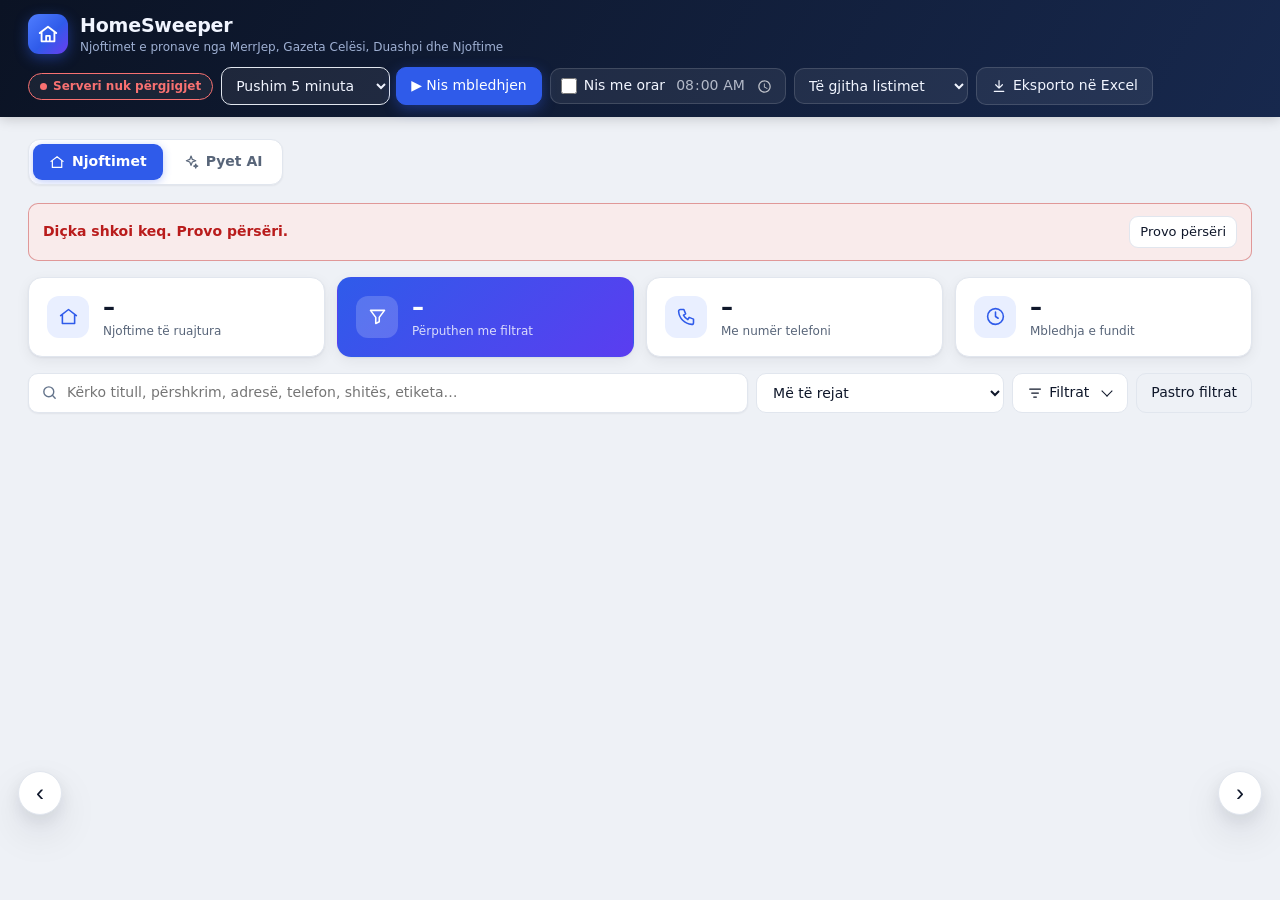
==== commit 85d30d20: "Audit Fixes" ====
--- a/UI/index.html
+++ b/UI/index.html
@@ -15,7 +15,7 @@
             </span>
             <div class="brand-text">
                 <h1>HomeSweeper</h1>
-                <span class="brand-sub">Njoftimet e pronave nga MerrJep, Gazeta Celësi dhe Duashpi</span>
+                <span class="brand-sub">Njoftimet e pronave nga MerrJep, Gazeta Celësi, Duashpi dhe Njoftime</span>
             </div>
         </div>
         <div class="actions">
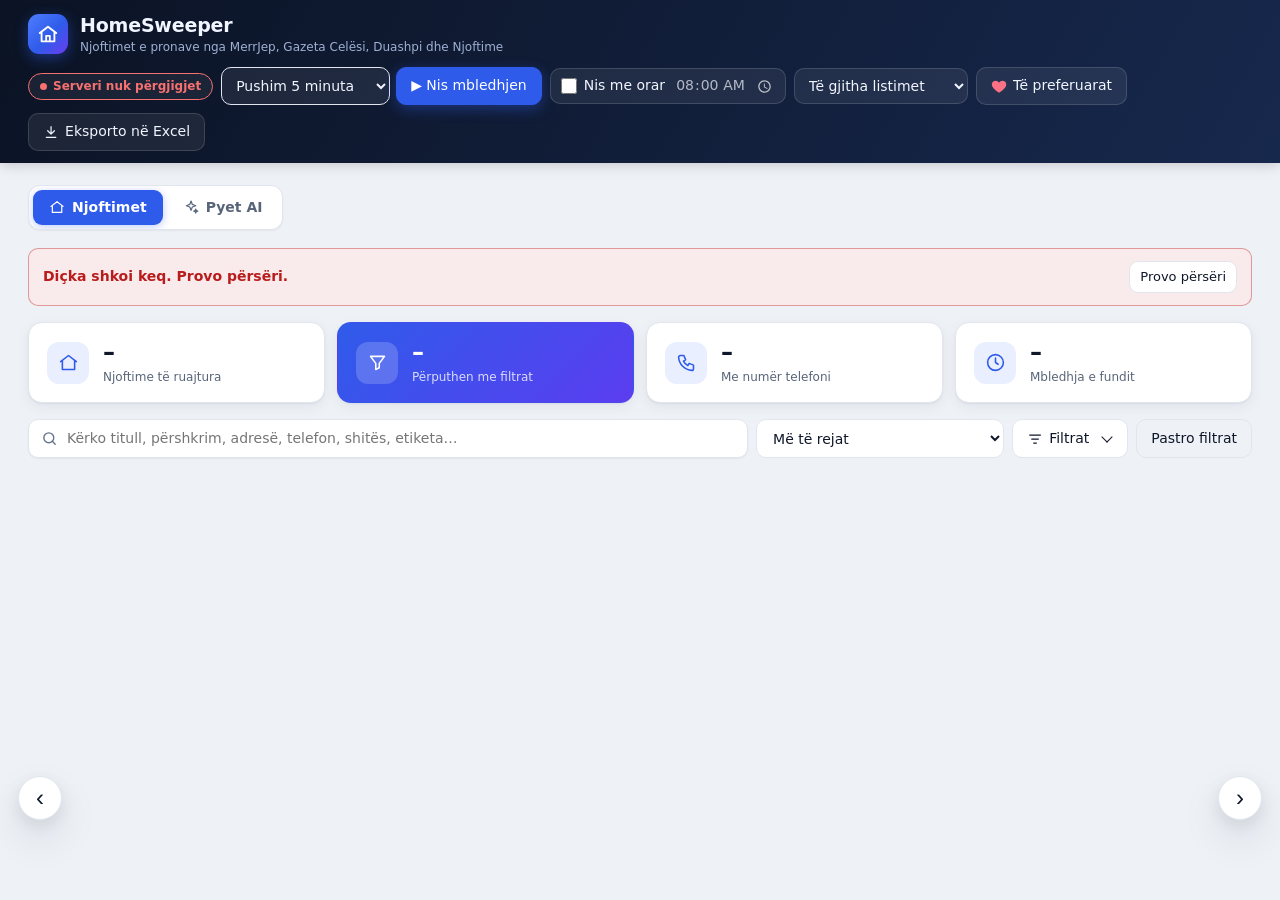
==== commit 5d5556b0: "Added favourite listing functionality with a page to also view them maybe can fix the UI abit but al" ====
--- a/UI/index.html
+++ b/UI/index.html
@@ -46,6 +46,11 @@
                 <option value="all">Të gjitha listimet</option>
                 <option value="no-agency">Jo Listime Agjensie</option>
             </select>
+            <!-- The listings the agent saved with the heart on a card, on their own page (UI/favourites.html) -->
+            <a id="favourites-btn" class="btn" href="/favourites" title="Shiko njoftimet që ke ruajtur si të preferuara">
+                <svg class="icon" viewBox="0 0 24 24" aria-hidden="true"><path d="M12 21s-7.5-4.6-9.5-9.3C1.2 8.6 3.2 5 6.6 5c2.2 0 3.6 1.2 5.4 3.2C13.8 6.2 15.2 5 17.4 5c3.4 0 5.4 3.6 4.1 6.7C19.5 16.4 12 21 12 21z"/></svg>
+                Të preferuarat
+            </a>
             <a id="export-btn" class="btn" href="/api/export">
                 <svg class="icon" viewBox="0 0 24 24" aria-hidden="true"><path d="M12 4v11M7 10l5 5 5-5M5 20h14"/></svg>
                 Eksporto në Excel
--- a/UI/style.css
+++ b/UI/style.css
@@ -28,7 +28,7 @@
     --radius: 14px;
     --gap: 16px;
     --card-w: 340px; /* Every listing card, on the dashboard strip and in AI results */
-    --card-h: clamp(560px, calc(100vh - 96px), 720px); /* A whole card fits under the header, even on a 1366×768 laptop */
+    --card-h: 640px; /* Fixed on PC (phones override it below); clicking a card opens all of it (openCardOnClick in app.js) */
 }
 
 @media (prefers-color-scheme: dark) {
@@ -156,6 +156,7 @@
 .topbar .btn-primary:hover { background: var(--accent-strong); border-color: var(--accent-strong); }
 .topbar .btn-on { background: rgb(91 140 255 / 0.2); border-color: #7aa2ff; color: #fff; box-shadow: none; }
 .topbar select option { color: #0f172a; background: #fff; }
+#favourites-btn .icon { color: #fb7185; fill: currentColor; } /* A filled heart, like a favourited card */
 
 /* ---------- Scrape status pill ---------- */
 .status {
@@ -279,7 +280,7 @@
     border-color: var(--accent);
     box-shadow: 0 0 0 3px var(--chip-bg);
 }
-#f-search {
+#f-search, #fav-search {
     flex: 1 1 260px;
     padding-left: 38px;
     box-shadow: var(--shadow-sm);
@@ -609,6 +610,9 @@
     transition: transform 0.18s ease, box-shadow 0.18s ease, border-color 0.18s;
 }
 .card:hover { transform: translateY(-2px); box-shadow: var(--shadow-lg); border-color: var(--border-strong); }
+/* A click or tap anywhere on a card opens "Detajet" (see openCardOnClick in app.js); buttons, links and the photo keep their own click */
+.card { cursor: pointer; }
+@media (hover: hover) and (pointer: fine) { .card:hover { border-color: var(--accent); } }
 @media (prefers-reduced-motion: reduce) { .card, .card:hover { transition: none; transform: none; } .cards { scroll-behavior: auto; } }
 
 /* ---------- Pagination ---------- */
@@ -720,6 +724,32 @@
     font-size: 12px;
     backdrop-filter: blur(4px);
 }
+/* The heart over the photo, bottom left (the badges sit at the top, the photo count bottom right). Filled red = favourite. */
+.card-fav {
+    position: absolute;
+    z-index: 1;
+    left: 10px;
+    bottom: 10px;
+    display: inline-flex;
+    align-items: center;
+    justify-content: center;
+    width: 34px;
+    height: 34px;
+    padding: 0;
+    border: none;
+    border-radius: 50%;
+    background: rgb(255 255 255 / 0.92);
+    color: #0f172a;
+    box-shadow: 0 2px 8px rgb(0 0 0 / 0.25);
+    cursor: pointer;
+    transition: transform 0.15s, color 0.15s;
+}
+.card-fav .icon { width: 18px; height: 18px; }
+.card-fav:hover { transform: scale(1.08); color: #e11d48; }
+.card-fav:focus-visible { outline: 2px solid var(--accent); outline-offset: 2px; }
+.card-fav.is-fav { color: #e11d48; }
+.card-fav.is-fav .icon { fill: currentColor; }
+@media (pointer: coarse) { .card-fav { width: 44px; height: 44px; } }
 
 .card-body {
     flex: 1 1 auto;
@@ -1461,13 +1491,14 @@
     .auto-group { flex: 1 1 100%; }
     .auto-group select { flex: 1 1 0; }
     .schedule-group { flex: 1 1 100%; }
-    .top-select, #export-btn { flex: 1 1 0; }
+    .top-select { flex: 1 1 100%; } /* Its own row, three controls in one row squeezed it down to the arrow */
+    #favourites-btn, #export-btn { flex: 1 1 0; }
     .stat { flex-basis: calc(50% - 6px); padding: 12px; gap: 10px; }
     .stat-icon { width: 34px; height: 34px; border-radius: 10px; }
     .stat-icon .icon { width: 18px; height: 18px; }
     .stat-value { font-size: 20px; }
     .preview-body { padding: 14px 16px 18px; }
-    #f-search { flex-basis: 100%; }
+    #f-search, #fav-search { flex-basis: 100%; }
     #f-sort { flex: 1 1 0; }
     .filters-panel { padding: 14px; }
     .ms { flex: 1 1 calc(50% - 4px); }
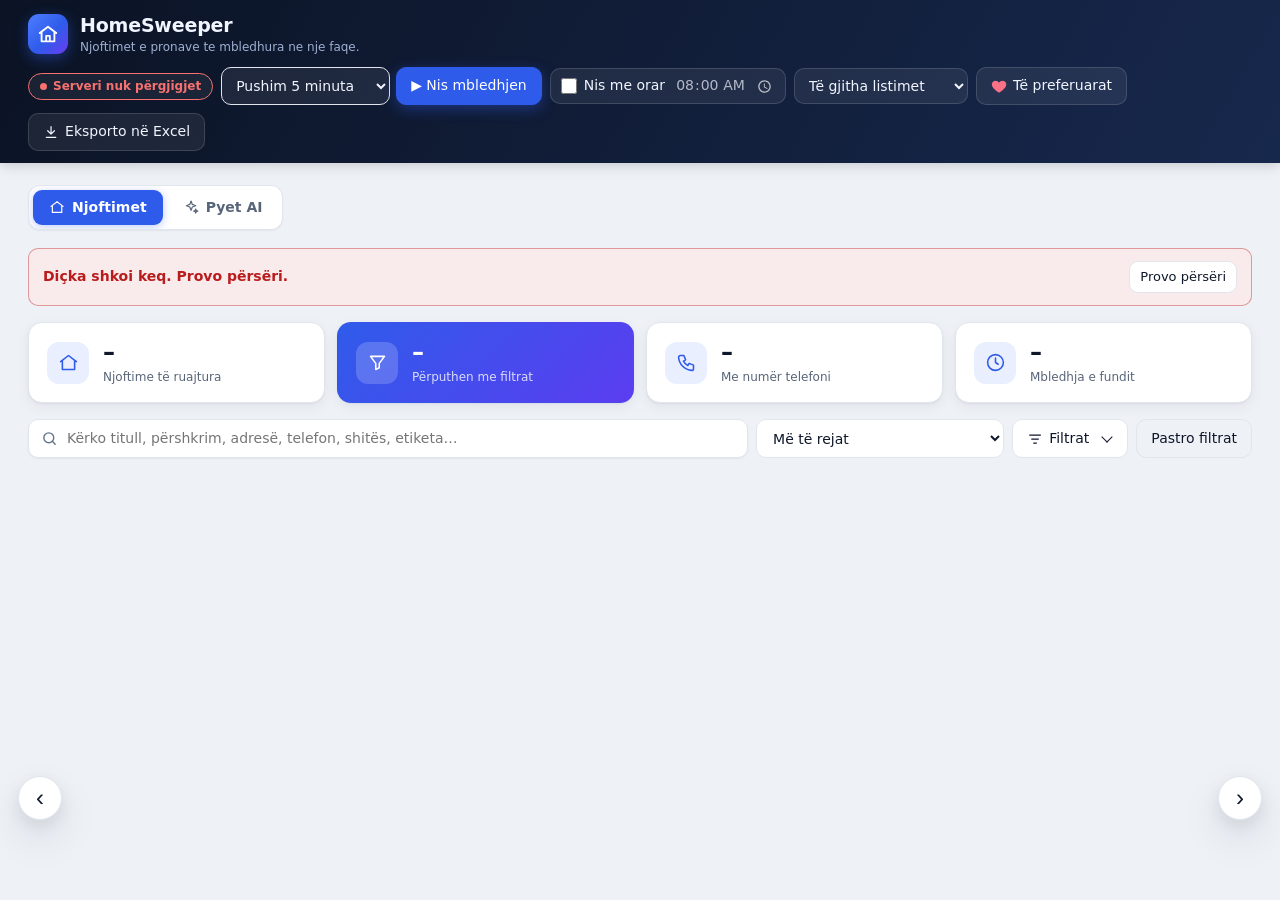
==== commit 58796028: "UI FIX" ====
--- a/UI/index.html
+++ b/UI/index.html
@@ -15,7 +15,7 @@
             </span>
             <div class="brand-text">
                 <h1>HomeSweeper</h1>
-                <span class="brand-sub">Njoftimet e pronave nga MerrJep, Gazeta Celësi, Duashpi dhe Njoftime</span>
+                <span class="brand-sub">Njoftimet e pronave te mbledhura ne nje faqe.</span>
             </div>
         </div>
         <div class="actions">
